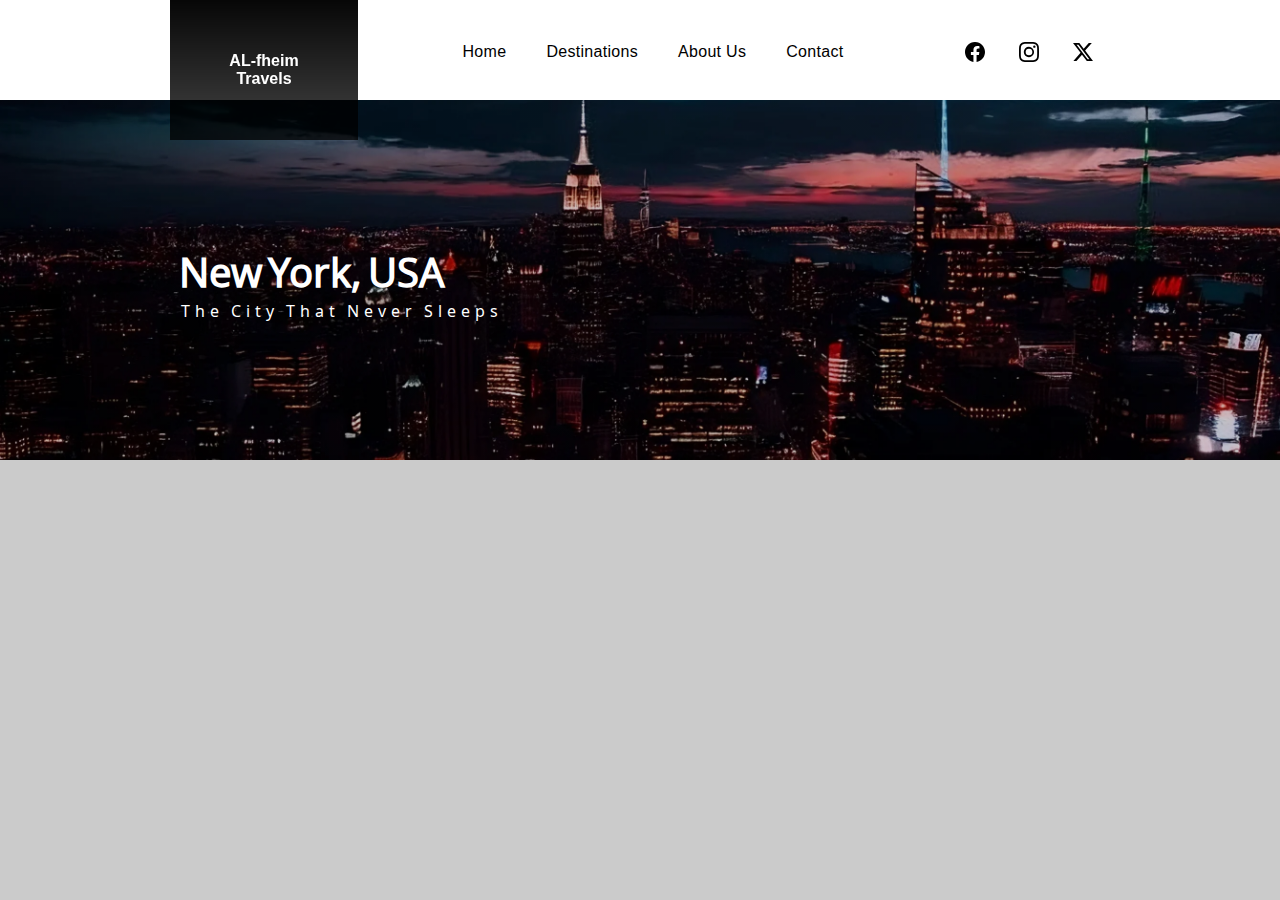
==== new-york.html @ d84d88d0 "ADDED PAGES : For cities." ====
<!DOCTYPE html>
<html lang="en">
    <head>
        <meta charset="UTF-8">
        <meta name="viewport" content="width=device-width, initial-scale=1.0">
        <title>New York-Travel with our wings</title>
        <meta property="og:image" content="https://vacations.1000miletravel.com/wp-content/uploads/2020/08/HOME-Header-Block-Allure-1-v2.jpg">
        <link rel="preconnect" href="https://fonts.googleapis.com">
        <link rel="preconnect" href="https://fonts.gstatic.com" crossorigin>
        <link rel="stylesheet" href="https://cdnjs.cloudflare.com/ajax/libs/font-awesome/6.5.2/css/all.min.css">
        <link href="https://fonts.googleapis.com/css2?family=Noto+Sans+Sogdian&display=swap" rel="stylesheet">
        <link rel="stylesheet" href="css/styles.css">
        <link rel="stylesheet" href="css/city-styles.css">
        <link rel="stylesheet" href="css/new-york.css">
    </head>
<body>
    <header>
        <div class="head container">
            <div id="nav-logo">
                <div>
                  <p>AL-fheim</p>
                  <p>Travels</p>
                </div>
            </div>
            <ul class="nav">
                <li class="nav-li"><a href="index.html" class="nav-link active">Home</a></li>
                <li class="nav-li"><a href="index.html#Destinations" class="nav-link ">Destinations</a></li>
                <li class="nav-li"><a href="index.html#about-us" class="nav-link ">About Us</a></li>
                <li class="nav-li"><a href="index.html#contact" class="nav-link ">Contact</a></li>
            </ul>
            <ul class="nav">
                <li class="nav-social"><a target="_blank" href="https://www.facebook.com/profile.php?id=100078837864607&mibextid=ZbWKwL"><svg xmlns="http://www.w3.org/2000/svg" width="16" height="16" fill="currentColor" class="bi bi-facebook " viewBox="0 0 16 16">
                    <path d="M16 8.049c0-4.446-3.582-8.05-8-8.05C3.58 0-.002 3.603-.002 8.05c0 4.017 2.926 7.347 6.75 7.951v-5.625h-2.03V8.05H6.75V6.275c0-2.017 1.195-3.131 3.022-3.131.876 0 1.791.157 1.791.157v1.98h-1.009c-.993 0-1.303.621-1.303 1.258v1.51h2.218l-.354 2.326H9.25V16c3.824-.604 6.75-3.934 6.75-7.951"/>
                  </svg></a></li>
                <li class="nav-social"><a target="_blank" href="https://www.instagram.com/soul_canvas_/" target="_blank"><svg xmlns="http://www.w3.org/2000/svg" width="16" height="16" fill="currentColor" class="bi bi-instagram" viewBox="0 0 16 16">
                    <path d="M8 0C5.829 0 5.556.01 4.703.048 3.85.088 3.269.222 2.76.42a3.9 3.9 0 0 0-1.417.923A3.9 3.9 0 0 0 .42 2.76C.222 3.268.087 3.85.048 4.7.01 5.555 0 5.827 0 8.001c0 2.172.01 2.444.048 3.297.04.852.174 1.433.372 1.942.205.526.478.972.923 1.417.444.445.89.719 1.416.923.51.198 1.09.333 1.942.372C5.555 15.99 5.827 16 8 16s2.444-.01 3.298-.048c.851-.04 1.434-.174 1.943-.372a3.9 3.9 0 0 0 1.416-.923c.445-.445.718-.891.923-1.417.197-.509.332-1.09.372-1.942C15.99 10.445 16 10.173 16 8s-.01-2.445-.048-3.299c-.04-.851-.175-1.433-.372-1.941a3.9 3.9 0 0 0-.923-1.417A3.9 3.9 0 0 0 13.24.42c-.51-.198-1.092-.333-1.943-.372C10.443.01 10.172 0 7.998 0zm-.717 1.442h.718c2.136 0 2.389.007 3.232.046.78.035 1.204.166 1.486.275.373.145.64.319.92.599s.453.546.598.92c.11.281.24.705.275 1.485.039.843.047 1.096.047 3.231s-.008 2.389-.047 3.232c-.035.78-.166 1.203-.275 1.485a2.5 2.5 0 0 1-.599.919c-.28.28-.546.453-.92.598-.28.11-.704.24-1.485.276-.843.038-1.096.047-3.232.047s-2.39-.009-3.233-.047c-.78-.036-1.203-.166-1.485-.276a2.5 2.5 0 0 1-.92-.598 2.5 2.5 0 0 1-.6-.92c-.109-.281-.24-.705-.275-1.485-.038-.843-.046-1.096-.046-3.233s.008-2.388.046-3.231c.036-.78.166-1.204.276-1.486.145-.373.319-.64.599-.92s.546-.453.92-.598c.282-.11.705-.24 1.485-.276.738-.034 1.024-.044 2.515-.045zm4.988 1.328a.96.96 0 1 0 0 1.92.96.96 0 0 0 0-1.92m-4.27 1.122a4.109 4.109 0 1 0 0 8.217 4.109 4.109 0 0 0 0-8.217m0 1.441a2.667 2.667 0 1 1 0 5.334 2.667 2.667 0 0 1 0-5.334"/>
                  </svg></a></li>
                <li class="nav-social"><a target="_blank" href="#" target="_blank"><svg xmlns="http://www.w3.org/2000/svg" width="16" height="16" fill="currentColor" class="bi bi-twitter-x" viewBox="0 0 16 16">
                    <path d="M12.6.75h2.454l-5.36 6.142L16 15.25h-4.937l-3.867-5.07-4.425 5.07H.316l5.733-6.57L0 .75h5.063l3.495 4.633L12.601.75Zm-.86 13.028h1.36L4.323 2.145H2.865z"/>
                  </svg></a></li>
            </ul>
            <div class="nav-menu-logo hidden">
                <svg xmlns="http://www.w3.org/2000/svg" width="16" height="16" fill="currentColor" class="bi bi-list" viewBox="0 0 16 16">
                <path fill-rule="evenodd" d="M2.5 12a.5.5 0 0 1 .5-.5h10a.5.5 0 0 1 0 1H3a.5.5 0 0 1-.5-.5m0-4a.5.5 0 0 1 .5-.5h10a.5.5 0 0 1 0 1H3a.5.5 0 0 1-.5-.5m0-4a.5.5 0 0 1 .5-.5h10a.5.5 0 0 1 0 1H3a.5.5 0 0 1-.5-.5"/>
              </svg>
              <div class="nav-menu hidden">
                <ul class="nav">
                    <li class="nav-li menu-li"><a href="index.html#" class="nav-link active">Home</a></li>
                    <li class="nav-li menu-li"><a href="index.html#Destinations" class="nav-link ">Destinations</a></li>
                    <li class="nav-li menu-li"><a href="index.html#about-us" class="nav-link ">About Us</a></li>
                    <li class="nav-li menu-li"><a href="index.html#contact" class="nav-link">Contact</a></li>
                </ul>
                </div>
            </div>
            
        
        </div>
    </header>

    <div class="hero">
        <h1>New York, USA</h1>
        <p>The City That Never Sleeps</p>
    </div>
</body>
</html>
---- css/styles.css ----
:root{
    --bg-color:white;
    --sec-bg-color: rgb(203, 203, 203) ;
    --text-color:black;
    --highlight:#FF791F;
    --acc-color:#003043;
    --main-font:"Noto Sans Sogdian", sans-serif;
    --sec-font:--font-sec:'Trebuchet MS', 'Lucida Sans Unicode', 'Lucida Grande', 'Lucida Sans', Arial, sans-serif;;
}

*{
    padding: 0;
    margin: 0;
    box-sizing: border-box;
}

a{
    text-decoration: none !important;
    cursor: pointer !important;
    color: black;
}

a:hover{
    color: var(--highlight);
}

ul{
    list-style: none !important;
}

html{
    scroll-behavior: smooth;
}

body{
    width: 100%;
    min-width: 300px;
    background-color: var(--sec-bg-color);
    font-family: var(--main-font);
    color: black;
    min-width: 300px;
}

.container{
    margin: auto;
}

.section{
    margin-bottom: 40px;
    margin-left: 0;
    margin-right: 0;
    box-shadow: 0px 8px 24px rgba(124, 124, 124, 0.11);
}

.section:last-of-type{
    margin-bottom: 0px;
}

header{
    width: 100%;
    height: 100px;
    position: fixed;
    top: 0px;
    left: 0;
    background-color: var(--bg-color);
    z-index: 1000;
}

.head{
    max-width: 940px;
    display: flex;
    flex-direction: row;
    justify-content: space-between;
    
    
}

#nav-logo{
    width: 20%;
    padding-bottom: 120px;
    max-height: 140px;
    position: relative;
    display: flex;
    flex-direction: column;
    justify-content: center;
    top: 0px;
    background: linear-gradient(rgba(0,0,0,0.9), rgba(0,0,0,0)), rgba(0, 0, 0, 0.733);
    object-fit: cover;
    background-repeat: no-repeat;
    
}

#nav-logo div{
    width: 100%;
    text-align: center;
    font-weight: 800;
    margin-top: 120px;
    color: var(--bg-color);
    font-family:  "Anton", sans-serif;;
    text-align: center;
    
}

.nav{
   
    display: flex;
    flex-direction: row;
    justify-content: space-between;
    max-height: 100%;
    max-width: initial;
}

.nav-li{
    display: inline-block;
    padding-top: 40px;
    margin: 0 20px;
}

.nav-menu{
    height: 260px;
    background-color: var(--bg-color);
    position: fixed;
    right: 0;
    top: 80px;
    max-width: 168px;
    padding-bottom: 100px;
    
}

.hidden{
    display: none;
}
.nav-menu ul{
    display: inline-block;
    flex-direction: column;
    justify-content: flex-start;
    padding-top: 40px;
    padding-right: 40px;
        
}

.menu-li{
    width: 100%;
    padding: 10px;
    margin-left: 0;
    margin-right:100%;
    border-bottom: 2px solid rgba(201, 201, 201, 0.363);
}


.nav-menu-logo{

    max-height: 100%;
    max-width: 40px;
    min-width: 20px;
    padding-top: 32px;
    margin: 0 20px;

}
.nav-menu-logo svg{
    width: 40px;
    height: 40px;
}

.nav-social{
    display: inline-block;
    padding-top: 42px;
    margin: 0 12px;
}


.nav-link{
    color: var(--main-font);
    font-family: "Open Sans", sans-serif;
    font-size: 1rem;
    letter-spacing: 0.3px;
    font-weight: 400;
    line-height: 1.5;
    text-align: center;
}

.nav-social svg{
    width: 30px;
    height: 20px;
}



.hero{
    width: 100%;
    height:360px;
    background-image: linear-gradient(rgba(0, 0, 0, 0.2) , rgba(0, 0, 0, 0.2)), url('/img/banner.jpg');
    background-size: cover;
    background-position: center; 
    margin-top: 100px;
}

#h2-hero{
    color: var(--bg-color);
    display: flex;
    position: relative;
    top: 120px;
    left: 35%;
    width: 40%;
    height: 100%;
    font-size: 2.5rem;
    flex-direction: column;
    margin: auto;
    justify-content: center;
    font-family: "Open Sans", sans-serif;
    z-index: 50;
    

}

#h2-hero span:last-of-type::before{
    content: "&";
    font-size: 2rem;
    color: var(--text-color);  
    text-shadow: none;
    padding-right: -4px;
}

#h2-hero span:last-of-type{
    color: var(--bg-color);
       
}

.welcome{
    max-height: max-content;
    width: 100%;
    padding: 60px 10px 40px 10px;
    background-color: var(--bg-color);
    

}

.welcome-con{
    max-width: 940px;
    max-height: 100%;
    margin: auto;
    display: flex;
    flex-direction: row;
    align-items: center;
    justify-content: center;
    margin-bottom: 160px;
}

.welcome-1{
    width: calc(40% - 20px);
    font-size: 1.5rem;
    font-weight: 800;
}

.welcome-1 span{
    color: #ff6600;
}

.welcome-2{
    width: calc(60% - 20px);
    font-size: 0.9rem;
    font-family: var(--main-font);
    font-weight: 400;
    letter-spacing: 0.4px;
    word-spacing: 2px;
}

#Destinations{
    background-color: var(--bg-color);
    color: var(--bg-color);
    padding: 100px;
    margin-top: 20px;
}

.sec-title{
    color: var(--text-color);
    text-align: right;
    margin-bottom: 28px;
    font-size: 1.5rem;
}

.dest-container{
    width: 100%;
    background-color: var(--sec-bg-color);
    display:flex;
    flex-direction: row;
    justify-content: space-evenly;
    flex-wrap: nowrap;
    margin-bottom: 80px;
}

.dest-tile{
    width: 33.333%;
    height: 360px;
    display: flex;
    flex-direction: column;
    justify-content: flex-end;
    transition: ease-in-out 0.4s;
    color: var(--txt-color);
    padding: 20px;
    background-color: var(--sec-bg-color);
    
}

.dest-tile h4{
    margin: 16px 0 ;
    font-size: 1.4rem;
    font-family: var(--font-sec);
}

.dest-tile p{
    font-size: 0.7rem;
    word-spacing: 0.7px;
}



.Paris{
    background-image:linear-gradient(rgba(0, 0, 0, 0) , rgba(0, 0, 0, 0.8) 90%), url(/img/Paris.webp);
    background-position: top;
    background-size: cover;
}

.New-york{
    background-image: linear-gradient(rgba(0, 0, 0, 0), rgba(0, 0, 0, 0.8) 90%),url(/img/NY.webp);
    background-position: top;
    background-size: cover;
}

.Tokyo{
    background-image:linear-gradient(rgba(0, 0, 0, 0) , rgba(0, 0, 0, 0.9) 90%), url(/img/Tokyo.webp);
    background-position: top;
    background-size: cover;
}

.dest-tile:hover{
    width: 90%;
    color: var(--bg-color);
}

.about{
    width: 100%;
    background-color: var(--bg-color);
    color: var(--bg-color);
    padding: 40px;
    color: var(--text-color);
    padding-top: 100px;
}

.about p{
    
   font-size: 0.875em;
   letter-spacing: 0px;
}



.drop-cap::first-letter {
    font-size: 3em; /* Adjust the size as needed */
    font-weight: 400;
    float: left;
    margin-right: 4px;
    line-height: 1;
    font-family: cursive;
}

.about h4{
    margin-top: 16px;
    margin-bottom: 12px;
    color: var(--highlight);
    text-shadow: -0.5px 0.5px 0px black;

}

.about-parts{
    display: flex;
    flex-direction: row;
    justify-content: space-between;
    padding-left: 50px;
    margin-bottom: 100px;
}

.about-part{
    width: calc(50% - 20px);
}

.about-1{
    padding-top: 20px;
}

.about-2 {
    background-image: url(/img/about.webp);
    background-position: center; 
    background-size: cover;
     background-repeat: no-repeat;  
}


.contact{
    background-color:var(--acc-color);
    margin-top: 40px;
    padding: 120px 40px 40px 40px;
   
   
}

.contact h3{
    color: white;
    text-align: right;
    margin-bottom: 44px;
    font-size: 1.5rem;
    margin: auto;
    padding-right: 10px;
}

.con-container{
    max-width: 740px;
    padding-top: 80px;
    padding-bottom: 120px;
    margin: auto;
    display: flex;
    flex-direction: row;
    justify-content: space-between;
    align-content: center;
    flex-wrap: wrap;
    margin-top: 10px;
}

.social-link{
    height: 100%;
    width: 10%;
    display: flex;
    justify-content: center;
    align-content: center;
    color: var(--bg-color);
    
}

.social-link a{
    text-decoration: none;
    color: var(--sec-bg-color);
    transition: ease-in-out 0.1s;
}
.social-link svg {
    width: 40px;
    height: 50px;
}

.social-link a:hover{
    text-decoration: none;
    color: var(--highlight)
}


.feedback-form-container {
    max-width: 740px;
    margin: auto;
    padding: 20px;
    border: 1px solid var(--sec-bg-color);
    border-radius: 10px;
    background-color:var(--sec-bg-color);
    margin-bottom: 40px;
}

.feedback-form-container h2 {
    text-align: center;
    margin-bottom: 40px;
    font-size: 1rem;
    
}

.form-row {
    display: flex;
    justify-content: space-between;
}

.form-column {
    width: 48%;
}

.form-group {
    margin-bottom: 15px;
}

.form-group label {
    display: block;
    margin-bottom: 5px;
    font-weight: bold;
    font-size: 0.9rem;
}

.form-group label::before{
    content: '*';
    padding-right: 2px;
    font-size: 0.7rem;
    color: red;
    padding-bottom: 2px;
}

.form-group input, .form-group textarea {
    width: 100%;
    padding: 10px;
    border: 1px solid #ccccccfe;
    border-radius: 5px;
    box-sizing: border-box;
    background-color: rgba(255, 253, 253, 0.87);
}

button[type="submit"] {
    display: block;
    width: 100%;
    padding: 10px;
    border: none;
    border-radius: 10px;
    background-color: var(--highlight);
    color: white;
    font-size: 16px;
    cursor: pointer;
    margin-top: 20px;
}

button[type="submit"]:hover {
    background-color: #ff6600;
}

#footer {
    background: linear-gradient(rgba(0,0,0,0.9), rgba(0,0,0,0.3)), rgba(0, 0, 0, 0.733);
    color: #fff;
    padding: 20px 0;
    text-align: center;
    padding-top: 40px;
}

.footer-container {
    display: flex;
    flex-direction: row;
    justify-content: center;
    flex-wrap: nowrap;
    margin: auto;
    margin-bottom: 80px;
    
}

.footer-section {
    padding-left: 60px;
    margin: 10px;

}

.footer-section h4 {
    margin-bottom: 10px;
    color: #ffcc008c;
}

.footer-section p,
.footer-section a {
    color: rgba(255, 255, 255, 0.671);
    text-decoration: none;
    text-decoration: none;
}

.footer-section a:hover {
    color: white;
}





@media (max-width:1100px){
    .head{
        max-width: 840px;
    }

    .nav-link{
        font-size: 0.9rem;
        letter-spacing: 0.2px;
    }
    
}

@media (max-width:1000px){
    .head{
        max-width: 740px;
    }

    .nav-link{
        font-size: 0.85rem;
        letter-spacing: 0.2px;
    }

    .feedback-form-container {
        max-width: 640px;
    }

    .con-container{
        max-width: 640px;
       
    }

}


@media (max-width:900px){
    .head{
        max-width: 640px;
    }


    .nav-link{
        font-size: 0.9rem;
        letter-spacing: 0.1px;
    }

    .nav-social{
        display: none;
        padding-top: 42px;
        margin: 0 12px;
    }

    
#nav-logo{
    width: 24%;
    padding-bottom: 120px;
    max-height: 120px;

}

.nav{
    margin-left: 10px;
}

.welcome-1{
    font-size: 1.2rem;
    font-weight: 600;
    padding-left: 80px;
    padding-right: 12px;
}


.about{
    width: 100%;
    height: max-content;
    background-color: var(--bg-color);
    color: var(--bg-color);
    padding: 20px;
    color: var(--text-color);
    padding-top: 100px;  
    padding-bottom: 40px;
}


.about p{
    
   font-size: 0.875em;
   letter-spacing: 0px;
   
}



.about-parts{
    width: 100%;
    display: flex;
    flex-direction: column;
    justify-content: center;
    padding: 0;
}

.about-part{
    width: calc(100%);
    margin: auto;
}

.about-1{
    
    order: 2;
    padding: 40px 12px 60px 12px;
    font-size: 0.9rem;
}

.about-2 {
    order: 1;
    background-position: top; 
    background-size: cover;
    background-repeat: no-repeat;  
    height: 300px;
   
     
}



}

@media (max-width:940px){

    .dest-container{
        flex-direction: column;
        justify-content: space-evenly;
        flex-wrap: wrap;
    }
    
    .dest-tile{
        width: 100%;
        height: 270px;           
    }

    .dest-tile:hover{
        height: 360px;
        width: 100%;
        color: var(--bg-color);
    }

}

@media (max-width:800px){

    .con-container{
        max-width: 540px;
       
    }

    .feedback-form-container {
        max-width: 540px;
    }
}

@media (max-width:760px){
    .welcome-1{
        padding-left: 60px;
        padding-right: 24px;
    }

}

@media (max-width:720px){



    .head{
        max-width: 85%;
        
       
    }


    .nav-link{
        font-size: 0.9rem;
        letter-spacing: 0.1px;
    }

    .nav-social{
        display: none;
        padding-top: 42px;
        margin: 0 12px;
    }

    
#nav-logo{
    width: 20%;
    min-width: 120px;
    padding-bottom: 100px;
    max-height: 100px;

}

.nav{
    margin-left: 20px;
    display: none;
}



.nav-menu-logo:hover .nav-menu {
    
        display: inline-block;
    
}

.nav-menu-logo{
    display: inline;
}

.welcome{
    max-height: min-content;
    width: 100%;
    padding: 40px 0px 40px 0px;
    background-color: var(--bg-color);
    

}

.welcome-con{
    max-width: 85%;
    display: flex;
    flex-direction: column;
    align-items: center;
    justify-content: left;
}

.welcome-1{
    width: calc(100% - 20px);
    font-size: 1.5rem;
    font-weight: 800;
    margin: auto;
    padding: 0;
}

.welcome-1 span{
    color: #ff6600;
}

.welcome-2{
    width: calc(100% - 20px);
    font-size: 0.9rem;
    font-family: var(--main-font);
    font-weight: 400;
    letter-spacing: 0.4px;
    word-spacing: 2px;
    margin: auto;
    padding: 0;
    margin-top: 12px;
}

.hero{
    width: 100%;
    height:260px;
    

}

#h2-hero{
    display: flex;
    position: relative;
    top: 80px;
    left: 35%;
    width: 40%;
    height: 100%;
    font-size: 2rem;
    color: var(--bg-color);
    padding-right: 40px;

}

#h2-hero span:last-of-type::before{
    color: var(--text-color);
    font-size: 1.5rem;
    padding-right: 0px;
}
.sec-title{
    font-size: 1.2rem;
}

#Destinations{
    background-color: var(--bg-color);
    color: var(--bg-color);
    padding: 20px;
    margin-top: 20px;
    padding-top: 100px;
    padding-bottom: 40px;
    margin: a;
}

.dest-container{
    flex-direction: column;
    justify-content: space-evenly;
    flex-wrap: wrap;
}

.dest-tile{
    width: 100%;
    height: 240px;           
}

.dest-tile:hover{
    height: 360px;
    width: 100%;
    color: var(--bg-color);
}


.feedback-form-container {
    max-width: 100%;
    padding: 20px;
    
}

.feedback-form-container h2 {
    font-size: 0.8rem;
    
}

.form-row {
    display: flex;
    flex-direction: column;
    justify-content: space-between;
}

.form-column {
    width: 100%;
    height: max-content;
}



.form-group label {
    display: block;
    margin-bottom: 5px;
    font-weight: normal;
    font-size: 0.8rem;
}

.form-group label::before{
    font-size: 0.6rem;
    
}



.form-group input, .form-group textarea {
   padding-left: 5px;
}

button[type="submit"] {
    display: block;
    width: 80%;
    margin: auto;
    padding: 10px;
    margin-top: 20px;
}

button[type="submit"]:hover {
    background-color: #ff6600;
}

.con-container{
    max-width: 90%;
    padding: 10px;
    margin-bottom: 100px;
    margin-top: 60px;
    
}

.social-link svg {
    width: 30px;
    height: 50px;
}

.footer-section {
    padding-left: 40px;
    padding-right: 20px;
    margin: 10px;
    font-size: 0.8rem;
}

.footer-bottom{
    font-size: 0.9rem;
}


}

@media (max-width:540px){

 .hero{
    height: 240px;
 }

 #h2-hero{
    
    top: 100px;
    font-size: 1.5rem;
    flex-direction: column;
    margin: auto;
    justify-content: center;
    font-family: "Open Sans", sans-serif;
    z-index: 50;
    

}

#h2-hero span:last-of-type::before{
    
    font-size: 1.3rem;
}}
---- css/city-styles.css ----
.hero{
    background-position: center; 
    color: var(--bg-color);
}

.hero h1{
    font-size: 2.5rem;
  position: relative;
  top: 40%;
  left: 14%;
}

.hero p{
    letter-spacing: 5px;
    padding-left: 2px;
    position: relative;
    top: 40%;
    left: 14%;
  }
---- css/new-york.css ----
.hero{
    background-image: linear-gradient(rgba(0, 0, 0, 0.2) , rgba(0, 0, 0, 0.2)), url('/img/NY.webp');
   
}
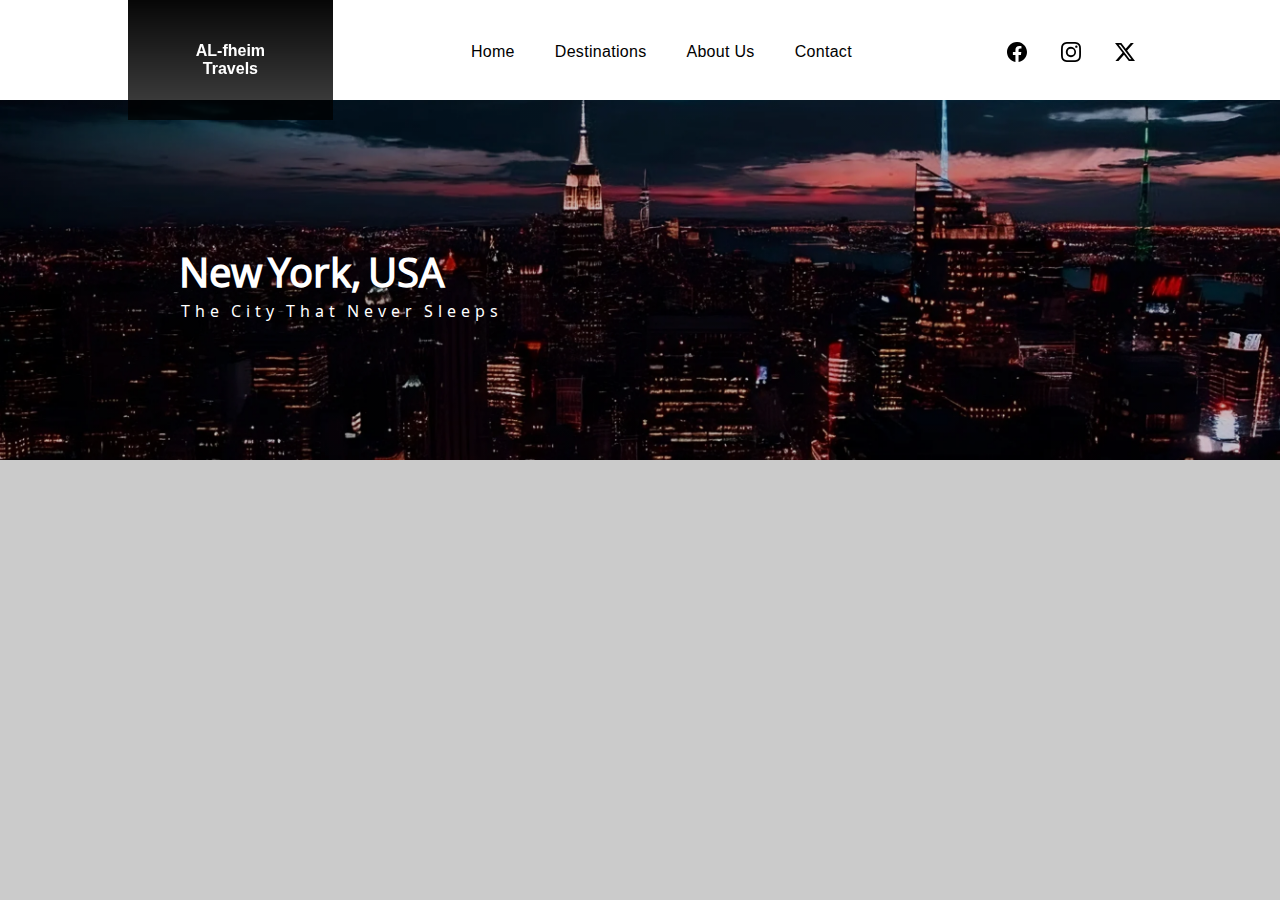
==== commit fca81b0a: "Still can't fix the width problem" ====
--- a/new-york.html
+++ b/new-york.html
@@ -2,7 +2,7 @@
 <html lang="en">
     <head>
         <meta charset="UTF-8">
-        <meta name="viewport" content="width=device-width, initial-scale=1.0">
+        <meta name="viewport" content="width=device-width, initial-scale=0.9">
         <title>New York-Travel with our wings</title>
         <meta property="og:image" content="https://vacations.1000miletravel.com/wp-content/uploads/2020/08/HOME-Header-Block-Allure-1-v2.jpg">
         <link rel="preconnect" href="https://fonts.googleapis.com">
@@ -12,7 +12,7 @@
         <link rel="stylesheet" href="css/styles.css">
         <link rel="stylesheet" href="css/city-styles.css">
         <link rel="stylesheet" href="css/new-york.css">
-    </head>
+</head>
 <body>
     <header>
         <div class="head container">
--- a/css/styles.css
+++ b/css/styles.css
@@ -5,13 +5,22 @@
     --highlight:#FF791F;
     --acc-color:#003043;
     --main-font:"Noto Sans Sogdian", sans-serif;
-    --sec-font:--font-sec:'Trebuchet MS', 'Lucida Sans Unicode', 'Lucida Grande', 'Lucida Sans', Arial, sans-serif;;
-}
-
-*{
+    --sec-font:--font-sec:'Trebuchet MS', 'Lucida Sans Unicode', 'Lucida Grande', 'Lucida Sans', Arial, sans-serif;
+    --width: 100%;
+}
+
+*, *::before, *::after {
+   
     padding: 0;
     margin: 0;
     box-sizing: border-box;
+}
+
+html{
+    scroll-behavior: smooth;
+    width: 100%;
+    
+    
 }
 
 a{
@@ -28,27 +37,19 @@
     list-style: none !important;
 }
 
-html{
-    scroll-behavior: smooth;
-}
+
 
 body{
-    width: 100%;
-    min-width: 300px;
+    width: 100vw;
     background-color: var(--sec-bg-color);
     font-family: var(--main-font);
     color: black;
-    min-width: 300px;
-}
-
-.container{
-    margin: auto;
-}
+    
+}
+
 
 .section{
     margin-bottom: 40px;
-    margin-left: 0;
-    margin-right: 0;
     box-shadow: 0px 8px 24px rgba(124, 124, 124, 0.11);
 }
 
@@ -57,17 +58,18 @@
 }
 
 header{
-    width: 100%;
+    width:100vw;
     height: 100px;
-    position: fixed;
-    top: 0px;
-    left: 0;
+    position: sticky;
+    top: 0;
     background-color: var(--bg-color);
     z-index: 1000;
+    display: flex;
+    justify-content: center;
 }
 
 .head{
-    max-width: 940px;
+    width: 80%;
     display: flex;
     flex-direction: row;
     justify-content: space-between;
@@ -107,7 +109,6 @@
     flex-direction: row;
     justify-content: space-between;
     max-height: 100%;
-    max-width: initial;
 }
 
 .nav-li{
@@ -189,10 +190,9 @@
 .hero{
     width: 100%;
     height:360px;
-    background-image: linear-gradient(rgba(0, 0, 0, 0.2) , rgba(0, 0, 0, 0.2)), url('/img/banner.jpg');
+    background-image: linear-gradient(rgba(0, 0, 0, 0.2) , rgba(0, 0, 0, 0.2)), url('../img/banner.webp');
     background-size: cover;
     background-position: center; 
-    margin-top: 100px;
 }
 
 #h2-hero{
@@ -236,7 +236,7 @@
 }
 
 .welcome-con{
-    max-width: 940px;
+    max-width: 80%;
     max-height: 100%;
     margin: auto;
     display: flex;
@@ -316,19 +316,19 @@
 
 
 .Paris{
-    background-image:linear-gradient(rgba(0, 0, 0, 0) , rgba(0, 0, 0, 0.8) 90%), url(/img/Paris.webp);
+    background-image:linear-gradient(rgba(0, 0, 0, 0) , rgba(0, 0, 0, 0.8) 90%), url(../img/Paris.webp);
     background-position: top;
     background-size: cover;
 }
 
 .New-york{
-    background-image: linear-gradient(rgba(0, 0, 0, 0), rgba(0, 0, 0, 0.8) 90%),url(/img/NY.webp);
+    background-image: linear-gradient(rgba(0, 0, 0, 0), rgba(0, 0, 0, 0.8) 90%),url(../img/NY.webp);
     background-position: top;
     background-size: cover;
 }
 
 .Tokyo{
-    background-image:linear-gradient(rgba(0, 0, 0, 0) , rgba(0, 0, 0, 0.9) 90%), url(/img/Tokyo.webp);
+    background-image:linear-gradient(rgba(0, 0, 0, 0) , rgba(0, 0, 0, 0.9) 90%), url(../img/Tokyo.webp);
     background-position: top;
     background-size: cover;
 }
@@ -389,7 +389,7 @@
 }
 
 .about-2 {
-    background-image: url(/img/about.webp);
+    background-image: url(../img/about.webp);
     background-position: center; 
     background-size: cover;
      background-repeat: no-repeat;  
@@ -414,7 +414,7 @@
 }
 
 .con-container{
-    max-width: 740px;
+    max-width: 80%;
     padding-top: 80px;
     padding-bottom: 120px;
     margin: auto;
@@ -453,7 +453,7 @@
 
 
 .feedback-form-container {
-    max-width: 740px;
+    max-width: 80%;
     margin: auto;
     padding: 20px;
     border: 1px solid var(--sec-bg-color);
@@ -859,7 +859,6 @@
     margin-top: 20px;
     padding-top: 100px;
     padding-bottom: 40px;
-    margin: a;
 }
 
 .dest-container{
@@ -983,4 +982,4 @@
 #h2-hero span:last-of-type::before{
     
     font-size: 1.3rem;
-}}+}}
--- a/css/new-york.css
+++ b/css/new-york.css
@@ -1,4 +1,3 @@
-.hero{
-    background-image: linear-gradient(rgba(0, 0, 0, 0.2) , rgba(0, 0, 0, 0.2)), url('/img/NY.webp');
-   
-}+.hero {
+    background-image: linear-gradient(rgba(0, 0, 0, 0.2), rgba(0, 0, 0, 0.2)), url(../img/NY.webp);
+}
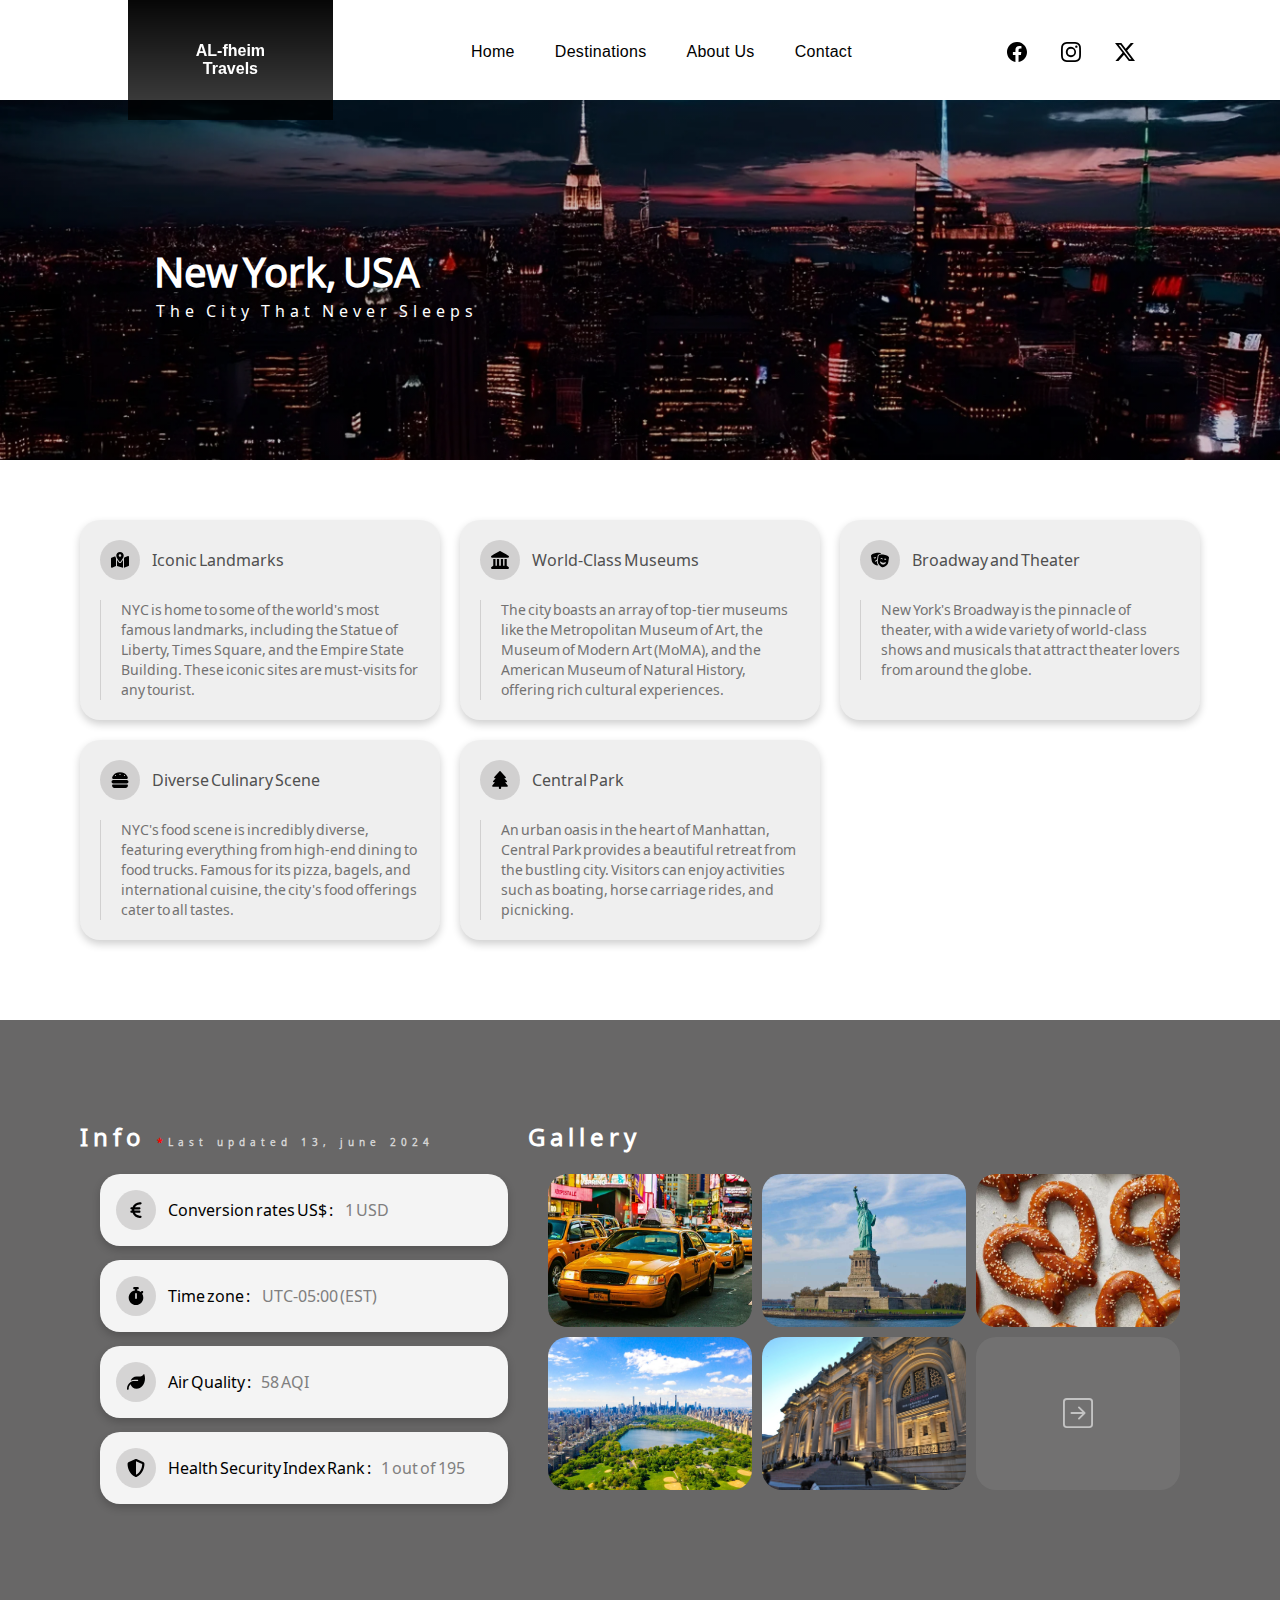
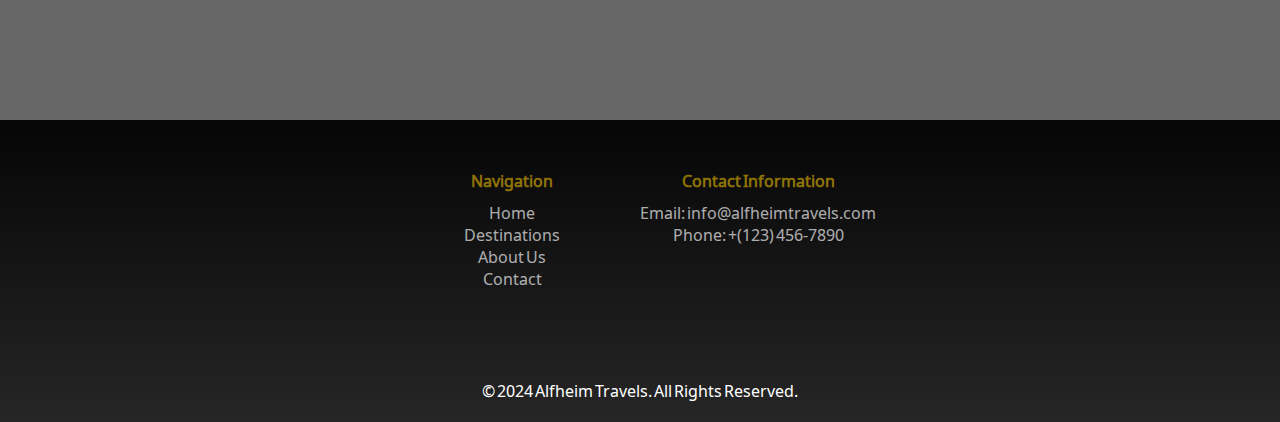
==== commit 907de54e: "pages are done for PC use Only;" ====
--- a/new-york.html
+++ b/new-york.html
@@ -61,5 +61,122 @@
         <h1>New York, USA</h1>
         <p>The City That Never Sleeps</p>
     </div>
+
+    <section class="city-info">
+        <div class="city-info-tile">
+            <div class="info-tile-head">
+                <div class="info-buble">
+                    <svg xmlns="http://www.w3.org/2000/svg" viewBox="0 0 576 512"><!--!Font Awesome Free 6.5.2 by @fontawesome - https://fontawesome.com License - https://fontawesome.com/license/free Copyright 2024 Fonticons, Inc.--><path d="M408 120c0 54.6-73.1 151.9-105.2 192c-7.7 9.6-22 9.6-29.6 0C241.1 271.9 168 174.6 168 120C168 53.7 221.7 0 288 0s120 53.7 120 120zm8 80.4c3.5-6.9 6.7-13.8 9.6-20.6c.5-1.2 1-2.5 1.5-3.7l116-46.4C558.9 123.4 576 135 576 152V422.8c0 9.8-6 18.6-15.1 22.3L416 503V200.4zM137.6 138.3c2.4 14.1 7.2 28.3 12.8 41.5c2.9 6.8 6.1 13.7 9.6 20.6V451.8L32.9 502.7C17.1 509 0 497.4 0 480.4V209.6c0-9.8 6-18.6 15.1-22.3l122.6-49zM327.8 332c13.9-17.4 35.7-45.7 56.2-77V504.3L192 449.4V255c20.5 31.3 42.3 59.6 56.2 77c20.5 25.6 59.1 25.6 79.6 0zM288 152a40 40 0 1 0 0-80 40 40 0 1 0 0 80z"/></svg></div>
+                <div class="info-title">Iconic Landmarks</div>
+            </div>
+            <p>NYC is home to some of the world's most famous landmarks, including the Statue of Liberty, Times Square, and the Empire State Building. These iconic sites are must-visits for any tourist.</p>
+        </div>
+        <div class="city-info-tile">
+            <div class="info-tile-head">
+                <div class="info-buble">
+                    <svg xmlns="http://www.w3.org/2000/svg" viewBox="0 0 512 512"><!--!Font Awesome Free 6.5.2 by @fontawesome - https://fontawesome.com License - https://fontawesome.com/license/free Copyright 2024 Fonticons, Inc.--><path d="M240.1 4.2c9.8-5.6 21.9-5.6 31.8 0l171.8 98.1L448 104l0 .9 47.9 27.4c12.6 7.2 18.8 22 15.1 36s-16.4 23.8-30.9 23.8H32c-14.5 0-27.2-9.8-30.9-23.8s2.5-28.8 15.1-36L64 104.9V104l4.4-1.6L240.1 4.2zM64 224h64V416h40V224h64V416h48V224h64V416h40V224h64V420.3c.6 .3 1.2 .7 1.8 1.1l48 32c11.7 7.8 17 22.4 12.9 35.9S494.1 512 480 512H32c-14.1 0-26.5-9.2-30.6-22.7s1.1-28.1 12.9-35.9l48-32c.6-.4 1.2-.7 1.8-1.1V224z"/></svg>
+                </div>
+                <div class="info-title">World-Class Museums</div>
+            </div>
+            <p>The city boasts an array of top-tier museums like the Metropolitan Museum of Art, the Museum of Modern Art (MoMA), and the American Museum of Natural History, offering rich cultural experiences.</p>
+        </div>
+        <div class="city-info-tile">
+            <div class="info-tile-head">
+                <div class="info-buble">
+                    <svg xmlns="http://www.w3.org/2000/svg" viewBox="0 0 640 512"><!--!Font Awesome Free 6.5.2 by @fontawesome - https://fontawesome.com License - https://fontawesome.com/license/free Copyright 2024 Fonticons, Inc.--><path d="M74.6 373.2c41.7 36.1 108 82.5 166.1 73.7c6.1-.9 12.1-2.5 18-4.5c-9.2-12.3-17.3-24.4-24.2-35.4c-21.9-35-28.8-75.2-25.9-113.6c-20.6 4.1-39.2 13-54.7 25.4c-6.5 5.2-16.3 1.3-14.8-7c6.4-33.5 33-60.9 68.2-66.3c2.6-.4 5.3-.7 7.9-.8l19.4-131.3c2-13.8 8-32.7 25-45.9C278.2 53.2 310.5 37 363.2 32.2c-.8-.7-1.6-1.4-2.4-2.1C340.6 14.5 288.4-11.5 175.7 5.6S20.5 63 5.7 83.9C0 91.9-.8 102 .6 111.8L24.8 276.1c5.5 37.3 21.5 72.6 49.8 97.2zm87.7-219.6c4.4-3.1 10.8-2 11.8 3.3c.1 .5 .2 1.1 .3 1.6c3.2 21.8-11.6 42-33.1 45.3s-41.5-11.8-44.7-33.5c-.1-.5-.1-1.1-.2-1.6c-.6-5.4 5.2-8.4 10.3-6.7c9 3 18.8 3.9 28.7 2.4s19.1-5.3 26.8-10.8zM261.6 390c29.4 46.9 79.5 110.9 137.6 119.7s124.5-37.5 166.1-73.7c28.3-24.5 44.3-59.8 49.8-97.2l24.2-164.3c1.4-9.8 .6-19.9-5.1-27.9c-14.8-20.9-57.3-61.2-170-78.3S299.4 77.2 279.2 92.8c-7.8 6-11.5 15.4-12.9 25.2L242.1 282.3c-5.5 37.3-.4 75.8 19.6 107.7zM404.5 235.3c-7.7-5.5-16.8-9.3-26.8-10.8s-19.8-.6-28.7 2.4c-5.1 1.7-10.9-1.3-10.3-6.7c.1-.5 .1-1.1 .2-1.6c3.2-21.8 23.2-36.8 44.7-33.5s36.3 23.5 33.1 45.3c-.1 .5-.2 1.1-.3 1.6c-1 5.3-7.4 6.4-11.8 3.3zm136.2 15.5c-1 5.3-7.4 6.4-11.8 3.3c-7.7-5.5-16.8-9.3-26.8-10.8s-19.8-.6-28.7 2.4c-5.1 1.7-10.9-1.3-10.3-6.7c.1-.5 .1-1.1 .2-1.6c3.2-21.8 23.2-36.8 44.7-33.5s36.3 23.5 33.1 45.3c-.1 .5-.2 1.1-.3 1.6zM530 350.2c-19.6 44.7-66.8 72.5-116.8 64.9s-87.1-48.2-93-96.7c-1-8.3 8.9-12.1 15.2-6.7c23.9 20.8 53.6 35.3 87 40.3s66.1 .1 94.9-12.8c7.6-3.4 16 3.2 12.6 10.9z"/></svg>
+                </div>
+                <div class="info-title">Broadway and Theater</div>
+            </div>
+            <p>New York's Broadway is the pinnacle of theater, with a wide variety of world-class shows and musicals that attract theater lovers from around the globe.</p>
+        </div>
+        <div class="city-info-tile">
+            <div class="info-tile-head">
+                <div class="info-buble">
+                    <svg xmlns="http://www.w3.org/2000/svg" viewBox="0 0 512 512"><!--!Font Awesome Free 6.5.2 by @fontawesome - https://fontawesome.com License - https://fontawesome.com/license/free Copyright 2024 Fonticons, Inc.--><path d="M61.1 224C45 224 32 211 32 194.9c0-1.9 .2-3.7 .6-5.6C37.9 168.3 78.8 32 256 32s218.1 136.3 223.4 157.3c.5 1.9 .6 3.7 .6 5.6c0 16.1-13 29.1-29.1 29.1H61.1zM144 128a16 16 0 1 0 -32 0 16 16 0 1 0 32 0zm240 16a16 16 0 1 0 0-32 16 16 0 1 0 0 32zM272 96a16 16 0 1 0 -32 0 16 16 0 1 0 32 0zM16 304c0-26.5 21.5-48 48-48H448c26.5 0 48 21.5 48 48s-21.5 48-48 48H64c-26.5 0-48-21.5-48-48zm16 96c0-8.8 7.2-16 16-16H464c8.8 0 16 7.2 16 16v16c0 35.3-28.7 64-64 64H96c-35.3 0-64-28.7-64-64V400z"/></svg>
+                </div>
+                <div class="info-title">Diverse Culinary Scene</div>
+            </div>
+            <p>NYC's food scene is incredibly diverse, featuring everything from high-end dining to food trucks. Famous for its pizza, bagels, and international cuisine, the city's food offerings cater to all tastes.</p>
+        </div>
+        <div class="city-info-tile">
+            <div class="info-tile-head">
+                <div class="info-buble">
+                    <svg xmlns="http://www.w3.org/2000/svg" viewBox="0 0 448 512"><!--!Font Awesome Free 6.5.2 by @fontawesome - https://fontawesome.com License - https://fontawesome.com/license/free Copyright 2024 Fonticons, Inc.--><path d="M210.6 5.9L62 169.4c-3.9 4.2-6 9.8-6 15.5C56 197.7 66.3 208 79.1 208H104L30.6 281.4c-4.2 4.2-6.6 10-6.6 16C24 309.9 34.1 320 46.6 320H80L5.4 409.5C1.9 413.7 0 419 0 424.5c0 13 10.5 23.5 23.5 23.5H192v32c0 17.7 14.3 32 32 32s32-14.3 32-32V448H424.5c13 0 23.5-10.5 23.5-23.5c0-5.5-1.9-10.8-5.4-15L368 320h33.4c12.5 0 22.6-10.1 22.6-22.6c0-6-2.4-11.8-6.6-16L344 208h24.9c12.7 0 23.1-10.3 23.1-23.1c0-5.7-2.1-11.3-6-15.5L237.4 5.9C234 2.1 229.1 0 224 0s-10 2.1-13.4 5.9z"/></svg>
+                </div>
+                <div class="info-title">Central Park</div>
+            </div>
+            <p>An urban oasis in the heart of Manhattan, Central Park provides a beautiful retreat from the bustling city. Visitors can enjoy activities such as boating, horse carriage rides, and picnicking.</p>
+        </div>
+    </section>
+    <section id="city">
+        <div class="city">
+           <h2 class="gllr-title">Info <span>Last updated 13, june 2024</span></h2>
+            <div class="fact-container">
+                <div class="fact-tile">
+                            <div class="info-buble">
+                                <svg xmlns="http://www.w3.org/2000/svg" viewBox="0 0 320 512"><!--!Font Awesome Free 6.5.2 by @fontawesome - https://fontawesome.com License - https://fontawesome.com/license/free Copyright 2024 Fonticons, Inc.--><path d="M48.1 240c-.1 2.7-.1 5.3-.1 8v16c0 2.7 0 5.3 .1 8H32c-17.7 0-32 14.3-32 32s14.3 32 32 32H60.3C89.9 419.9 170 480 264 480h24c17.7 0 32-14.3 32-32s-14.3-32-32-32H264c-57.9 0-108.2-32.4-133.9-80H256c17.7 0 32-14.3 32-32s-14.3-32-32-32H112.2c-.1-2.6-.2-5.3-.2-8V248c0-2.7 .1-5.4 .2-8H256c17.7 0 32-14.3 32-32s-14.3-32-32-32H130.1c25.7-47.6 76-80 133.9-80h24c17.7 0 32-14.3 32-32s-14.3-32-32-32H264C170 32 89.9 92.1 60.3 176H32c-17.7 0-32 14.3-32 32s14.3 32 32 32H48.1z"/></svg>
+                            </div>
+                        <div class="info-title">Conversion rates US$ :<span> 1 USD</span></div>
+                </div>
+                <div class="fact-tile">
+                    <div class="info-buble">
+                        <svg xmlns="http://www.w3.org/2000/svg" viewBox="0 0 448 512"><!--!Font Awesome Free 6.5.2 by @fontawesome - https://fontawesome.com License - https://fontawesome.com/license/free Copyright 2024 Fonticons, Inc.--><path d="M176 0c-17.7 0-32 14.3-32 32s14.3 32 32 32h16V98.4C92.3 113.8 16 200 16 304c0 114.9 93.1 208 208 208s208-93.1 208-208c0-41.8-12.3-80.7-33.5-113.2l24.1-24.1c12.5-12.5 12.5-32.8 0-45.3s-32.8-12.5-45.3 0L355.7 143c-28.1-23-62.2-38.8-99.7-44.6V64h16c17.7 0 32-14.3 32-32s-14.3-32-32-32H224 176zm72 192V320c0 13.3-10.7 24-24 24s-24-10.7-24-24V192c0-13.3 10.7-24 24-24s24 10.7 24 24z"/></svg>
+                    </div>
+                    <div class="info-title">Time zone :<span>   UTC-05:00 (EST)</span></div>
+                 </div> 
+                 <div class="fact-tile">
+                    <div class="info-buble">
+                        <svg xmlns="http://www.w3.org/2000/svg" viewBox="0 0 512 512"><!--!Font Awesome Free 6.5.2 by @fontawesome - https://fontawesome.com License - https://fontawesome.com/license/free Copyright 2024 Fonticons, Inc.--><path d="M272 96c-78.6 0-145.1 51.5-167.7 122.5c33.6-17 71.5-26.5 111.7-26.5h88c8.8 0 16 7.2 16 16s-7.2 16-16 16H288 216s0 0 0 0c-16.6 0-32.7 1.9-48.3 5.4c-25.9 5.9-49.9 16.4-71.4 30.7c0 0 0 0 0 0C38.3 298.8 0 364.9 0 440v16c0 13.3 10.7 24 24 24s24-10.7 24-24V440c0-48.7 20.7-92.5 53.8-123.2C121.6 392.3 190.3 448 272 448l1 0c132.1-.7 239-130.9 239-291.4c0-42.6-7.5-83.1-21.1-119.6c-2.6-6.9-12.7-6.6-16.2-.1C455.9 72.1 418.7 96 376 96L272 96z"/></svg>
+                    </div>
+                    <div class="info-title">Air Quality :<span>58 AQI</span></div>
+                 </div>
+                 <div class="fact-tile">
+                    <div class="info-buble">
+                        <svg xmlns="http://www.w3.org/2000/svg" viewBox="0 0 512 512"><!--!Font Awesome Free 6.5.2 by @fontawesome - https://fontawesome.com License - https://fontawesome.com/license/free Copyright 2024 Fonticons, Inc.--><path d="M256 0c4.6 0 9.2 1 13.4 2.9L457.7 82.8c22 9.3 38.4 31 38.3 57.2c-.5 99.2-41.3 280.7-213.6 363.2c-16.7 8-36.1 8-52.8 0C57.3 420.7 16.5 239.2 16 140c-.1-26.2 16.3-47.9 38.3-57.2L242.7 2.9C246.8 1 251.4 0 256 0zm0 66.8V444.8C394 378 431.1 230.1 432 141.4L256 66.8l0 0z"/></svg>
+                    </div>
+                    <div class="info-title">Health Security Index Rank :<span>1 out of 195</span></div>
+                 </div> 
+
+            </div>
+        </div> 
+        <div class="city-gllr">
+            <h2 class="gllr-title">Gallery</h2>
+            <div class="grid-container">
+                <img src="/img/ny-1.webp">
+                <img src="/img/ny-2.jpg">
+                <img src="/img/ny-3.webp">
+                <img src="/img/ny-4.jpg">
+                <img src="/img/ny-5.jpg">
+            
+            <a target="_blank" href="https://travel.usnews.com/rankings/best-places-to-visit-in-new-york/"><svg xmlns="http://www.w3.org/2000/svg" width="16" height="16" fill="currentColor" class="bi bi-arrow-right-square" viewBox="0 0 16 16">
+                <path fill-rule="evenodd" d="M15 2a1 1 0 0 0-1-1H2a1 1 0 0 0-1 1v12a1 1 0 0 0 1 1h12a1 1 0 0 0 1-1zM0 2a2 2 0 0 1 2-2h12a2 2 0 0 1 2 2v12a2 2 0 0 1-2 2H2a2 2 0 0 1-2-2zm4.5 5.5a.5.5 0 0 0 0 1h5.793l-2.147 2.146a.5.5 0 0 0 .708.708l3-3a.5.5 0 0 0 0-.708l-3-3a.5.5 0 1 0-.708.708L10.293 7.5z"/>
+              </svg></a>
+            </div>
+        </div>
+    </section>
+
+    <footer id="footer">
+        <div class="footer-container">
+            <div class="footer-section">
+                <h4>Navigation</h4>
+                <ul class="footer-nav">
+                    <li><a href="#">Home</a></li>
+                    <li><a href="#Destinations">Destinations</a></li>
+                    <li><a href="#about-us">About Us</a></li>
+                    <li><a href="#contact">Contact</a></li>
+                </ul>
+            </div>
+    
+            <div class="footer-section">
+                <h4>Contact Information</h4>
+                <p>Email: <a href="mailto:info@alfheimtravels.com">info@alfheimtravels.com</a></p>
+                <p>Phone: <a href="tel:+1234567890">+(123) 456-7890</a></p>
+            </div>
+        </div>
+        <div class="footer-bottom">
+            <p>&copy; 2024 Alfheim Travels. All Rights Reserved.</p>
+        </div>
+    </footer>
+    
 </body>
 </html>--- a/css/styles.css
+++ b/css/styles.css
@@ -4,6 +4,7 @@
     --text-color:black;
     --highlight:#FF791F;
     --acc-color:#003043;
+    --tile-color:rgba(165, 165, 165, 0.171);
     --main-font:"Noto Sans Sogdian", sans-serif;
     --sec-font:--font-sec:'Trebuchet MS', 'Lucida Sans Unicode', 'Lucida Grande', 'Lucida Sans', Arial, sans-serif;
     --width: 100%;
@@ -14,6 +15,8 @@
     padding: 0;
     margin: 0;
     box-sizing: border-box;
+    transition: 0.3s ease-in-out;
+     
 }
 
 html{
@@ -120,10 +123,10 @@
 .nav-menu{
     height: 260px;
     background-color: var(--bg-color);
-    position: fixed;
+    position: absolute;
+    top: 80px;
     right: 0;
-    top: 80px;
-    max-width: 168px;
+    width: 200px;
     padding-bottom: 100px;
     
 }
@@ -568,10 +571,7 @@
 
 
 @media (max-width:1100px){
-    .head{
-        max-width: 840px;
-    }
-
+    
     .nav-link{
         font-size: 0.9rem;
         letter-spacing: 0.2px;
@@ -580,33 +580,18 @@
 }
 
 @media (max-width:1000px){
-    .head{
-        max-width: 740px;
-    }
+    
 
     .nav-link{
         font-size: 0.85rem;
         letter-spacing: 0.2px;
     }
 
-    .feedback-form-container {
-        max-width: 640px;
-    }
-
-    .con-container{
-        max-width: 640px;
-       
-    }
-
 }
 
 
 @media (max-width:900px){
-    .head{
-        max-width: 640px;
-    }
-
-
+  
     .nav-link{
         font-size: 0.9rem;
         letter-spacing: 0.1px;
@@ -757,6 +742,8 @@
     }
 
     
+
+    
 #nav-logo{
     width: 20%;
     min-width: 120px;
@@ -962,6 +949,10 @@
 
 @media (max-width:540px){
 
+ header{
+    height: 80px;
+ }
+
  .hero{
     height: 240px;
  }
--- a/css/city-styles.css
+++ b/css/city-styles.css
@@ -1,13 +1,15 @@
 .hero{
     background-position: center; 
     color: var(--bg-color);
-}
+
+}
+
 
 .hero h1{
     font-size: 2.5rem;
   position: relative;
   top: 40%;
-  left: 14%;
+  left: 12%;
 }
 
 .hero p{
@@ -15,5 +17,191 @@
     padding-left: 2px;
     position: relative;
     top: 40%;
-    left: 14%;
+    left: 12%;
+  }
+
+.city-info{
+  width: 100%;
+  height: max-content;
+  background-color: var(--bg-color);
+  padding: 60px 80px;
+  padding-bottom: 80px;
+  display: grid;
+  grid-template-columns: repeat(3,1fr);
+  gap: 20px;
+}
+
+.city-info-tile{
+  padding: 20px;
+  background-color: var(--tile-color);
+  border-radius: 20px;
+  box-shadow: 0 4px 8px rgba(0, 0, 0, 0.192);
+}
+
+.info-tile-head{
+  width: 100%;
+  display: flex;
+  flex-direction: row;
+  justify-content: flex-start;
+  align-items: center;
+  color:  rgb(80, 80, 80);
+  margin-bottom: 20px;
+}
+
+.info-buble{
+    width: 40px;
+    height: 40px;
+    background-color: rgba(135, 133, 133, 0.288);
+    border-radius: 50%;
+    display: flex;
+    justify-content: center;
+    align-items: center;
+    margin-right: 12px;
+}
+
+.info-buble svg{
+  width: 18px;
+  height: 18px;
+}
+
+.city-info-tile p{
+  color:  rgb(115, 114, 114);
+  font-size: 0.9rem;
+  text-align: left;
+  padding-left: 20px;
+  border-left: 1px  rgba(135, 133, 133, 0.288) solid ;
+  
+}
+
+#city{
+  width: 100%;
+  height: max-content;
+  background-color: rgb(104, 103, 103);
+  padding: 100px 80px;
+  display: flex;
+  flex-direction: row;
+  justify-content: center;
+  align-items: flex-start;
+}
+
+
+.city{
+  width: 40%;
+  height: 100%;
+}
+
+.gllr-title{
+ 
+  color: var(--bg-color);
+  letter-spacing: 0.4px;
+  word-spacing: 2px;
+  font-size: 1.5rem;
+  letter-spacing: 5px;
+}
+
+.city-gllr{
+  width: 60%;
+  height: auto; 
+}
+
+.grid-container {
+  padding: 20px;
+  display: grid;
+  grid-template-columns: repeat(3, 1fr);
+  grid-template-rows: repeat(2,1fr);
+  gap: 10px;
+}
+
+.city-gllr img {
+  width: 100%;
+  height: 100%;
+  object-fit: cover;
+  object-position: center;
+  
+  border-radius: 20px;
+}
+
+.city-gllr a{
+  width: 100%;
+  height: 100%;
+  background-color: var(--tile-color);
+  display: flex;
+  justify-content: center;
+  align-items: center;
+  border-radius: 20px;
+}
+
+.city-gllr a svg{
+  width: 40px;
+  height: 30px;
+  color: rgba(255, 255, 255, 0.575);
+}
+
+.city-gllr a:hover{
+  color: var(--highlight);
+}
+
+.fact-container {
+  height: 100%;
+  padding: 20px;
+  display: grid;
+  grid-template-rows: repeat(5, 1fr);
+  gap: 4px;
+  overflow: auto; 
+}
+
+.fact-tile {
+  width: 100%;
+  height: auto;
+  background-color: rgb(244, 244, 244);
+  border-radius: 20px;
+  box-shadow: 0 4px 8px rgba(0, 0, 0, 0.192);
+  padding: 16px; /* Add padding inside the tile */
+  display: flex;
+  flex-direction: row;
+  justify-content: flex-start;
+  align-items: center;
+  margin-bottom: 10px; /* Adjust margin as per your design */
+}
+
+.gllr-title span{
+  font-size: 0.6rem;
+  color: rgb(212, 212, 212);
+}
+
+.gllr-title span::before{
+  content: "*";
+  color: red;
+  
+}
+
+.fact-tile span{
+  position: relative;
+  text-align: right;
+  padding-left: 10px;
+  color: rgb(128, 127, 127);
+}
+
+
+
+
+  @media (max-width:900px){
+    .hero h1{
+      font-size: 2rem;
+    }
+
+    .hero p{
+      font-size: 0.8rem;
+    }
+  }
+
+  @media (max-width:720px){
+    .hero h1{
+      font-size: 1.6rem;
+    }
+
+    .hero p{
+      font-size: 0.7rem;
+      letter-spacing: 4px;
+    }
   }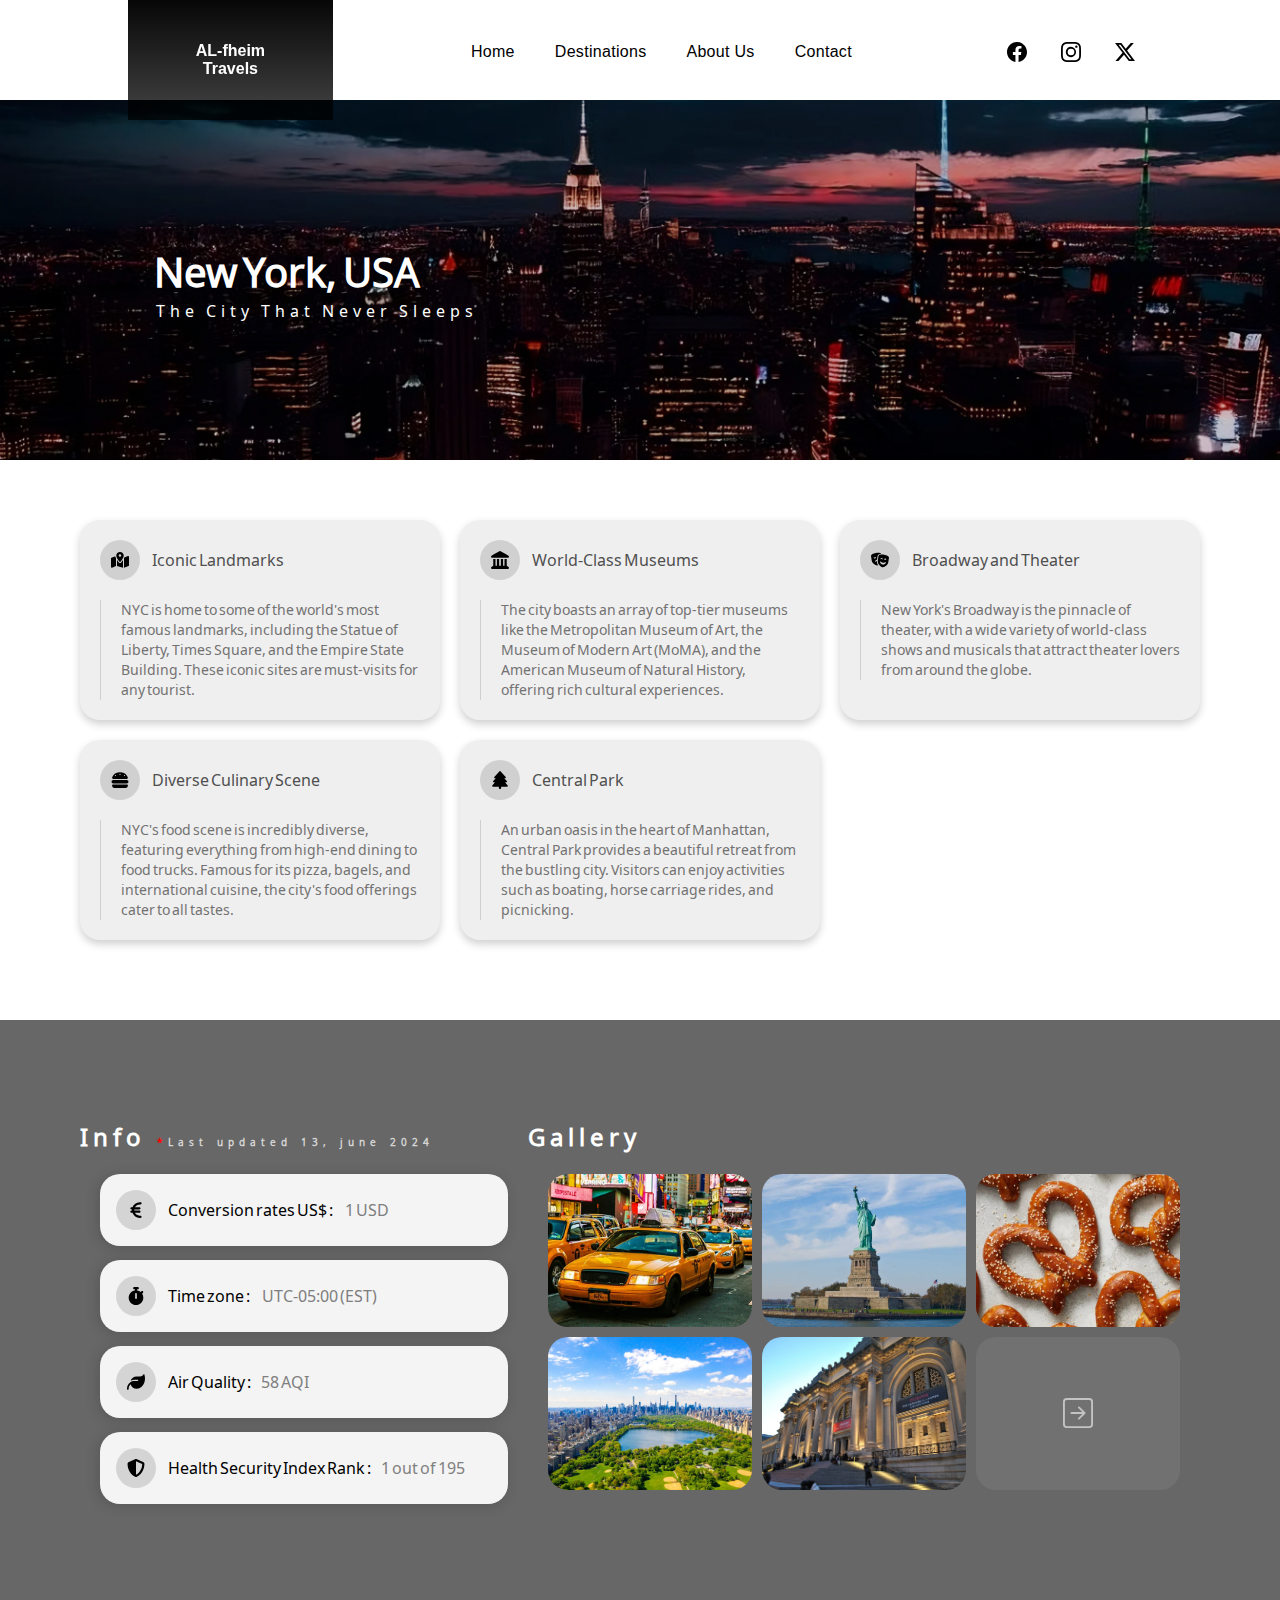
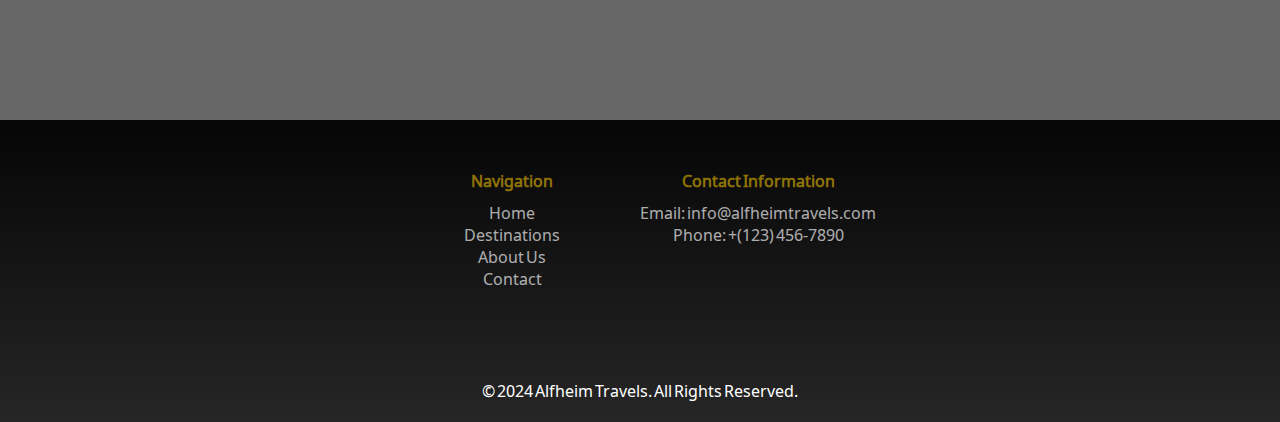
==== commit 0ffe667a: "Page pllr Images fixed;" ====
--- a/new-york.html
+++ b/new-york.html
@@ -142,11 +142,11 @@
         <div class="city-gllr">
             <h2 class="gllr-title">Gallery</h2>
             <div class="grid-container">
-                <img src="/img/ny-1.webp">
-                <img src="/img/ny-2.jpg">
-                <img src="/img/ny-3.webp">
-                <img src="/img/ny-4.jpg">
-                <img src="/img/ny-5.jpg">
+                <img src="img/ny-1.webp">
+                <img src="img/ny-2.jpg">
+                <img src="img/ny-3.webp">
+                <img src="img/ny-4.jpg">
+                <img src="img/ny-5.jpg">
             
             <a target="_blank" href="https://travel.usnews.com/rankings/best-places-to-visit-in-new-york/"><svg xmlns="http://www.w3.org/2000/svg" width="16" height="16" fill="currentColor" class="bi bi-arrow-right-square" viewBox="0 0 16 16">
                 <path fill-rule="evenodd" d="M15 2a1 1 0 0 0-1-1H2a1 1 0 0 0-1 1v12a1 1 0 0 0 1 1h12a1 1 0 0 0 1-1zM0 2a2 2 0 0 1 2-2h12a2 2 0 0 1 2 2v12a2 2 0 0 1-2 2H2a2 2 0 0 1-2-2zm4.5 5.5a.5.5 0 0 0 0 1h5.793l-2.147 2.146a.5.5 0 0 0 .708.708l3-3a.5.5 0 0 0 0-.708l-3-3a.5.5 0 1 0-.708.708L10.293 7.5z"/>
--- a/css/city-styles.css
+++ b/css/city-styles.css
@@ -156,12 +156,13 @@
   background-color: rgb(244, 244, 244);
   border-radius: 20px;
   box-shadow: 0 4px 8px rgba(0, 0, 0, 0.192);
-  padding: 16px; /* Add padding inside the tile */
+  padding: 16px;
   display: flex;
   flex-direction: row;
   justify-content: flex-start;
   align-items: center;
-  margin-bottom: 10px; /* Adjust margin as per your design */
+  margin-bottom: 10px;
+  box-shadow: -2px 2px 12px rgba(50, 50, 50, 0.277);
 }
 
 .gllr-title span{
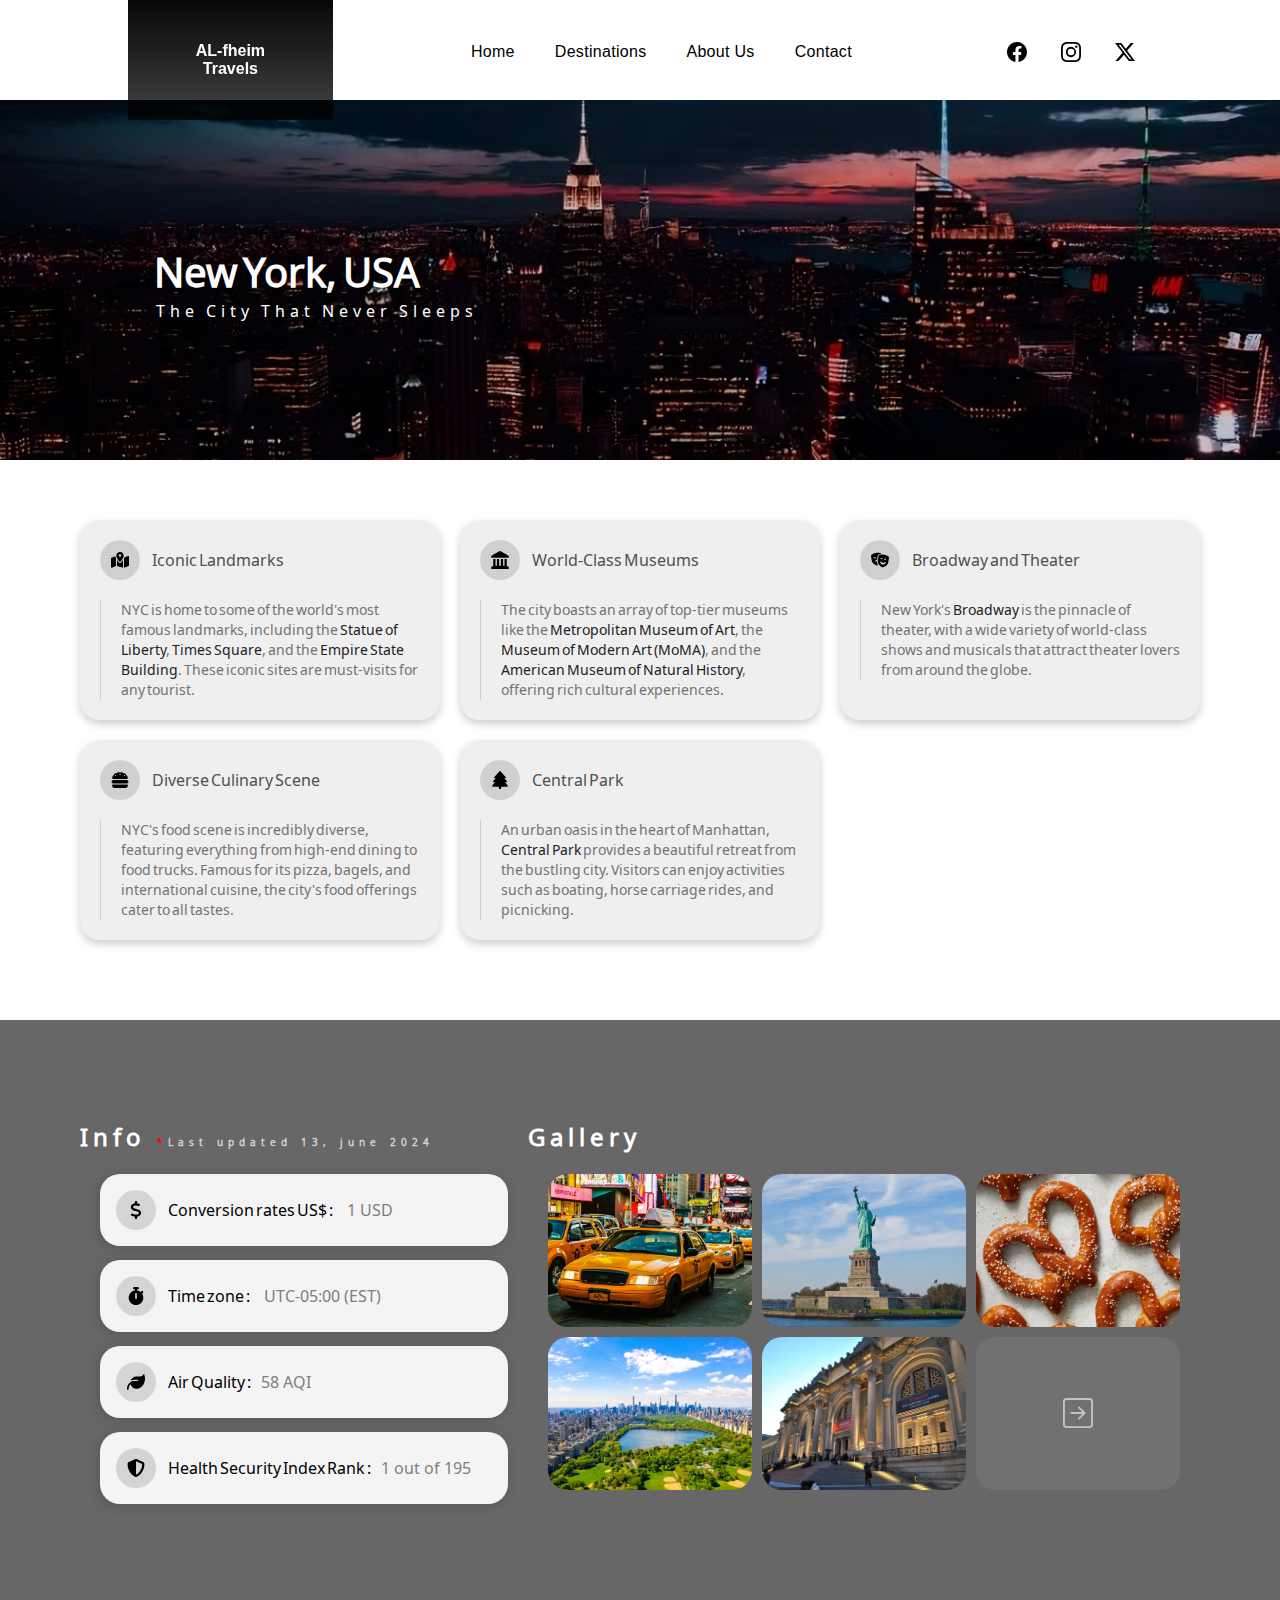
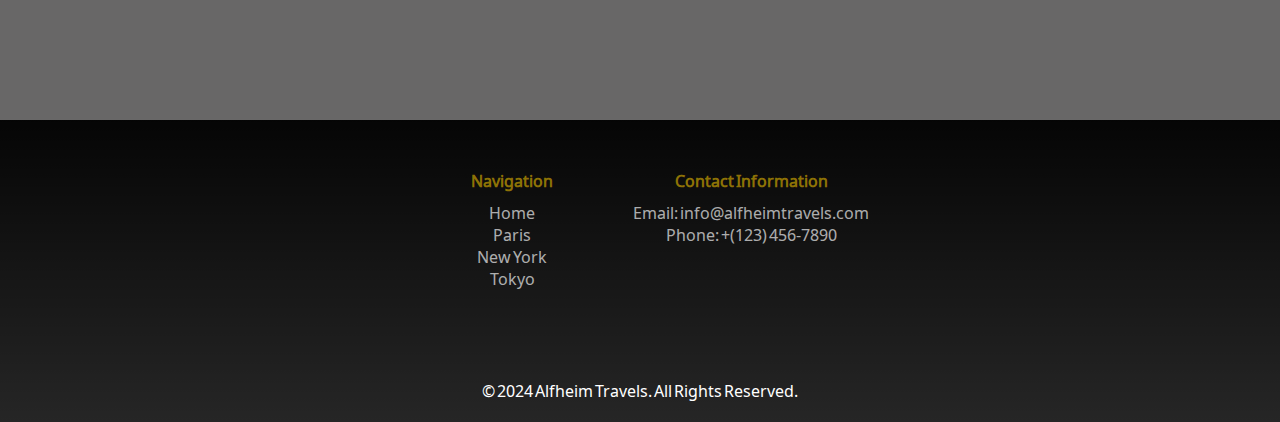
==== commit 29a1f544: "Fixed footer nav; Added wiki to info words;" ====
--- a/new-york.html
+++ b/new-york.html
@@ -69,7 +69,7 @@
                     <svg xmlns="http://www.w3.org/2000/svg" viewBox="0 0 576 512"><!--!Font Awesome Free 6.5.2 by @fontawesome - https://fontawesome.com License - https://fontawesome.com/license/free Copyright 2024 Fonticons, Inc.--><path d="M408 120c0 54.6-73.1 151.9-105.2 192c-7.7 9.6-22 9.6-29.6 0C241.1 271.9 168 174.6 168 120C168 53.7 221.7 0 288 0s120 53.7 120 120zm8 80.4c3.5-6.9 6.7-13.8 9.6-20.6c.5-1.2 1-2.5 1.5-3.7l116-46.4C558.9 123.4 576 135 576 152V422.8c0 9.8-6 18.6-15.1 22.3L416 503V200.4zM137.6 138.3c2.4 14.1 7.2 28.3 12.8 41.5c2.9 6.8 6.1 13.7 9.6 20.6V451.8L32.9 502.7C17.1 509 0 497.4 0 480.4V209.6c0-9.8 6-18.6 15.1-22.3l122.6-49zM327.8 332c13.9-17.4 35.7-45.7 56.2-77V504.3L192 449.4V255c20.5 31.3 42.3 59.6 56.2 77c20.5 25.6 59.1 25.6 79.6 0zM288 152a40 40 0 1 0 0-80 40 40 0 1 0 0 80z"/></svg></div>
                 <div class="info-title">Iconic Landmarks</div>
             </div>
-            <p>NYC is home to some of the world's most famous landmarks, including the Statue of Liberty, Times Square, and the Empire State Building. These iconic sites are must-visits for any tourist.</p>
+            <p>NYC is home to some of the world's most famous landmarks, including the <a href="https://en.wikipedia.org/wiki/Statue_of_Liberty" target="_blank">Statue of Liberty</a>, <a href="https://en.wikipedia.org/wiki/Times_Square" target="_blank">Times Square</a>, and the <a href="https://en.wikipedia.org/wiki/Empire_State_Building" target="_blank">Empire State Building</a>. These iconic sites are must-visits for any tourist.</p>
         </div>
         <div class="city-info-tile">
             <div class="info-tile-head">
@@ -78,7 +78,7 @@
                 </div>
                 <div class="info-title">World-Class Museums</div>
             </div>
-            <p>The city boasts an array of top-tier museums like the Metropolitan Museum of Art, the Museum of Modern Art (MoMA), and the American Museum of Natural History, offering rich cultural experiences.</p>
+            <p>The city boasts an array of top-tier museums like the <a href="https://en.wikipedia.org/wiki/Metropolitan_Museum_of_Art" target="_blank">Metropolitan Museum of Art</a>, the <a href="https://en.wikipedia.org/wiki/Museum_of_Modern_Art" target="_blank">Museum of Modern Art (MoMA)</a>, and the <a href="https://en.wikipedia.org/wiki/American_Museum_of_Natural_History" target="_blank">American Museum of Natural History</a>, offering rich cultural experiences.</p>
         </div>
         <div class="city-info-tile">
             <div class="info-tile-head">
@@ -87,7 +87,7 @@
                 </div>
                 <div class="info-title">Broadway and Theater</div>
             </div>
-            <p>New York's Broadway is the pinnacle of theater, with a wide variety of world-class shows and musicals that attract theater lovers from around the globe.</p>
+            <p>New York's <a href="https://en.wikipedia.org/wiki/Broadway_theatre" target="_blank">Broadway</a> is the pinnacle of theater, with a wide variety of world-class shows and musicals that attract theater lovers from around the globe.</p>
         </div>
         <div class="city-info-tile">
             <div class="info-tile-head">
@@ -105,7 +105,7 @@
                 </div>
                 <div class="info-title">Central Park</div>
             </div>
-            <p>An urban oasis in the heart of Manhattan, Central Park provides a beautiful retreat from the bustling city. Visitors can enjoy activities such as boating, horse carriage rides, and picnicking.</p>
+            <p>An urban oasis in the heart of Manhattan, <a href="https://en.wikipedia.org/wiki/Central_Park" target="_blank">Central Park</a> provides a beautiful retreat from the bustling city. Visitors can enjoy activities such as boating, horse carriage rides, and picnicking.</p>
         </div>
     </section>
     <section id="city">
@@ -114,8 +114,7 @@
             <div class="fact-container">
                 <div class="fact-tile">
                             <div class="info-buble">
-                                <svg xmlns="http://www.w3.org/2000/svg" viewBox="0 0 320 512"><!--!Font Awesome Free 6.5.2 by @fontawesome - https://fontawesome.com License - https://fontawesome.com/license/free Copyright 2024 Fonticons, Inc.--><path d="M48.1 240c-.1 2.7-.1 5.3-.1 8v16c0 2.7 0 5.3 .1 8H32c-17.7 0-32 14.3-32 32s14.3 32 32 32H60.3C89.9 419.9 170 480 264 480h24c17.7 0 32-14.3 32-32s-14.3-32-32-32H264c-57.9 0-108.2-32.4-133.9-80H256c17.7 0 32-14.3 32-32s-14.3-32-32-32H112.2c-.1-2.6-.2-5.3-.2-8V248c0-2.7 .1-5.4 .2-8H256c17.7 0 32-14.3 32-32s-14.3-32-32-32H130.1c25.7-47.6 76-80 133.9-80h24c17.7 0 32-14.3 32-32s-14.3-32-32-32H264C170 32 89.9 92.1 60.3 176H32c-17.7 0-32 14.3-32 32s14.3 32 32 32H48.1z"/></svg>
-                            </div>
+                                <svg xmlns="http://www.w3.org/2000/svg" viewBox="0 0 320 512"><!--!Font Awesome Free 6.5.2 by @fontawesome - https://fontawesome.com License - https://fontawesome.com/license/free Copyright 2024 Fonticons, Inc.--><path d="M160 0c17.7 0 32 14.3 32 32V67.7c1.6 .2 3.1 .4 4.7 .7c.4 .1 .7 .1 1.1 .2l48 8.8c17.4 3.2 28.9 19.9 25.7 37.2s-19.9 28.9-37.2 25.7l-47.5-8.7c-31.3-4.6-58.9-1.5-78.3 6.2s-27.2 18.3-29 28.1c-2 10.7-.5 16.7 1.2 20.4c1.8 3.9 5.5 8.3 12.8 13.2c16.3 10.7 41.3 17.7 73.7 26.3l2.9 .8c28.6 7.6 63.6 16.8 89.6 33.8c14.2 9.3 27.6 21.9 35.9 39.5c8.5 17.9 10.3 37.9 6.4 59.2c-6.9 38-33.1 63.4-65.6 76.7c-13.7 5.6-28.6 9.2-44.4 11V480c0 17.7-14.3 32-32 32s-32-14.3-32-32V445.1c-.4-.1-.9-.1-1.3-.2l-.2 0 0 0c-24.4-3.8-64.5-14.3-91.5-26.3c-16.1-7.2-23.4-26.1-16.2-42.2s26.1-23.4 42.2-16.2c20.9 9.3 55.3 18.5 75.2 21.6c31.9 4.7 58.2 2 76-5.3c16.9-6.9 24.6-16.9 26.8-28.9c1.9-10.6 .4-16.7-1.3-20.4c-1.9-4-5.6-8.4-13-13.3c-16.4-10.7-41.5-17.7-74-26.3l-2.8-.7 0 0C119.4 279.3 84.4 270 58.4 253c-14.2-9.3-27.5-22-35.8-39.6c-8.4-17.9-10.1-37.9-6.1-59.2C23.7 116 52.3 91.2 84.8 78.3c13.3-5.3 27.9-8.9 43.2-11V32c0-17.7 14.3-32 32-32z"/></svg>                            </div>
                         <div class="info-title">Conversion rates US$ :<span> 1 USD</span></div>
                 </div>
                 <div class="fact-tile">
@@ -160,10 +159,10 @@
             <div class="footer-section">
                 <h4>Navigation</h4>
                 <ul class="footer-nav">
-                    <li><a href="#">Home</a></li>
-                    <li><a href="#Destinations">Destinations</a></li>
-                    <li><a href="#about-us">About Us</a></li>
-                    <li><a href="#contact">Contact</a></li>
+                    <li><a href="index.html">Home</a></li>
+                    <li><a href="paris.html">Paris</a></li>
+                    <li><a href="new-york.html">New York</a></li>
+                    <li><a href="tokyo.html">Tokyo</a></li></ul>
                 </ul>
             </div>
     
--- a/css/styles.css
+++ b/css/styles.css
@@ -692,9 +692,10 @@
     }
 
     .dest-tile:hover{
-        height: 360px;
+        height: 270px;
         width: 100%;
         color: var(--bg-color);
+        box-shadow: 4px 4px 8px rgba(0, 0, 0, 0.182);
     }
 
 }
@@ -860,9 +861,10 @@
 }
 
 .dest-tile:hover{
-    height: 360px;
-    width: 100%;
-    color: var(--bg-color);
+    height: 240px;
+    width: 100%;
+    color: var(--bg-color);
+    box-shadow: 8px 0  12px rgba(0, 0, 0, 0.305);
 }
 
 
--- a/css/city-styles.css
+++ b/css/city-styles.css
@@ -73,6 +73,15 @@
   
 }
 
+.city-info-tile p a{
+  color: rgb(33, 33, 33);
+}
+
+.city-info-tile p a:hover{
+ color: var(--highlight);
+}
+
+
 #city{
   width: 100%;
   height: max-content;
@@ -137,8 +146,8 @@
   color: rgba(255, 255, 255, 0.575);
 }
 
-.city-gllr a:hover{
-  color: var(--highlight);
+.city-gllr a svg:hover{
+  color: var(--bg-color);
 }
 
 .fact-container {
@@ -181,6 +190,7 @@
   text-align: right;
   padding-left: 10px;
   color: rgb(128, 127, 127);
+  word-spacing: 2px;
 }
 
 
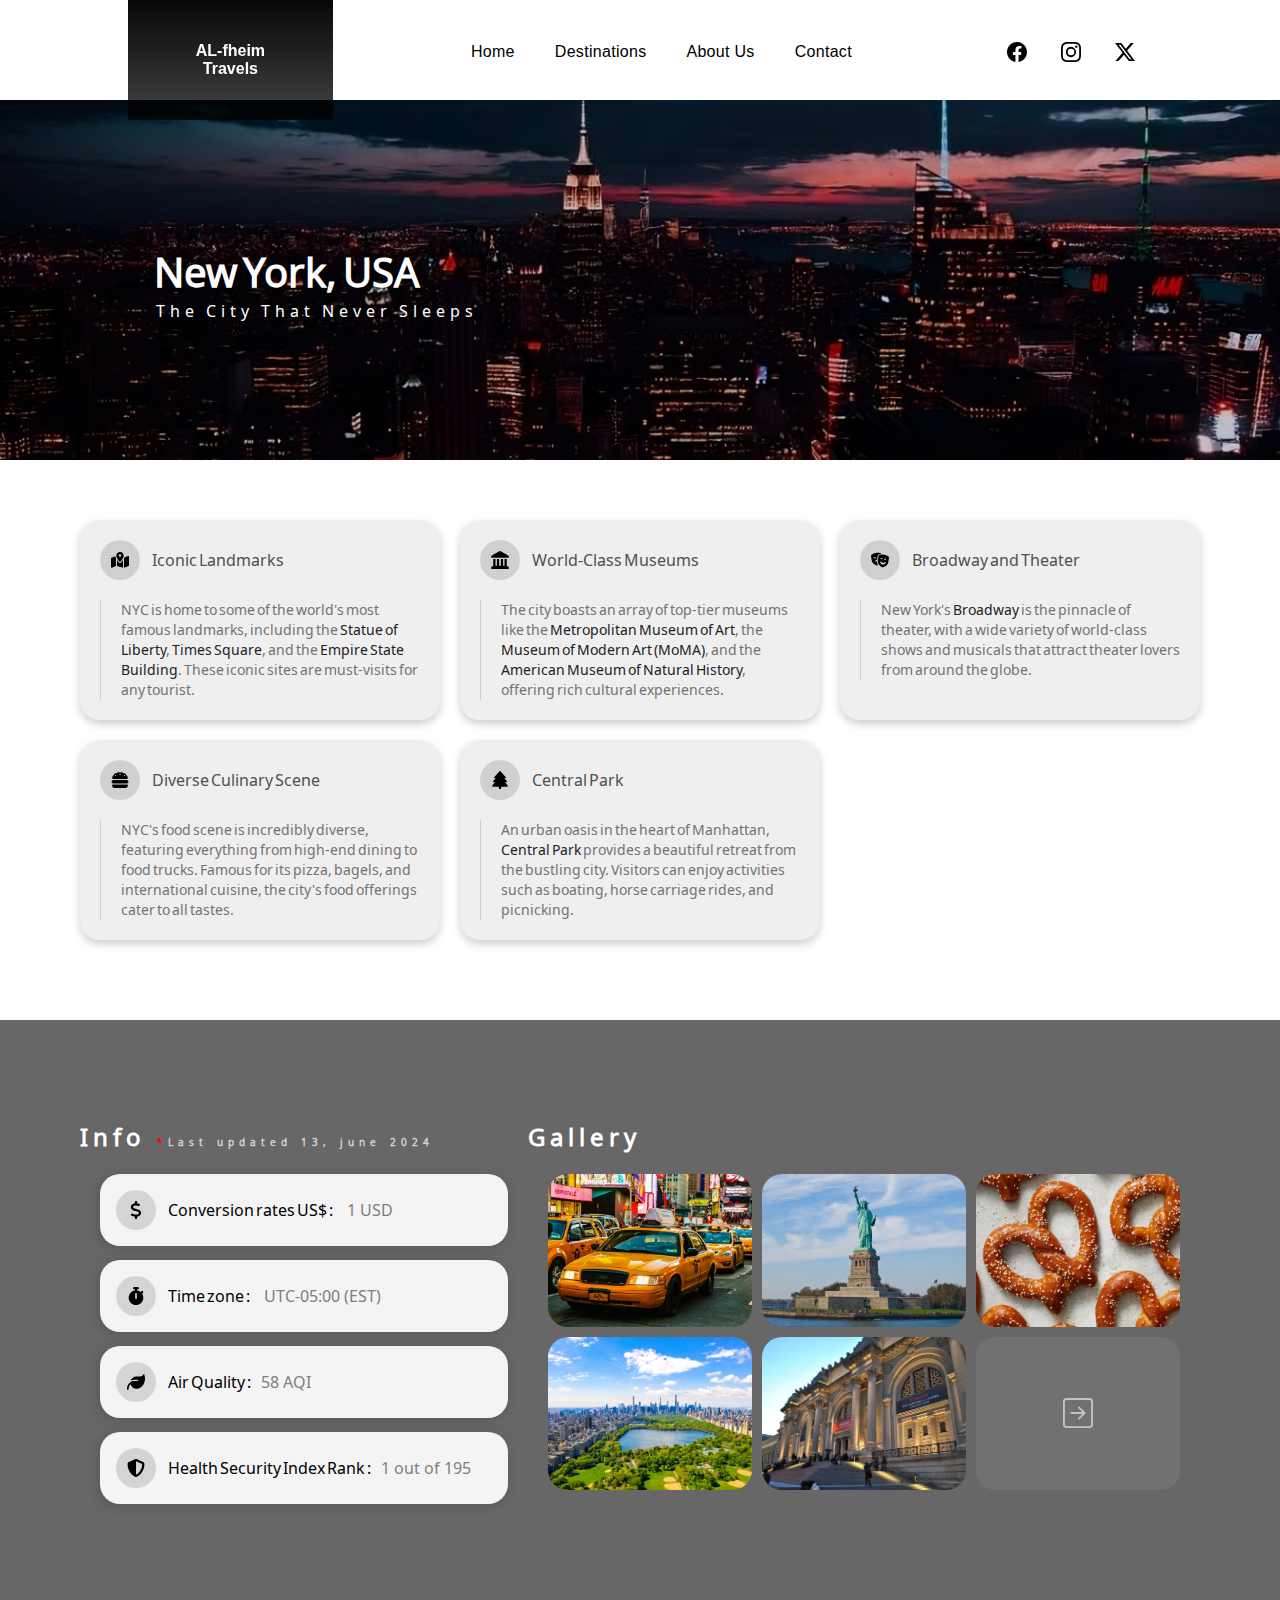
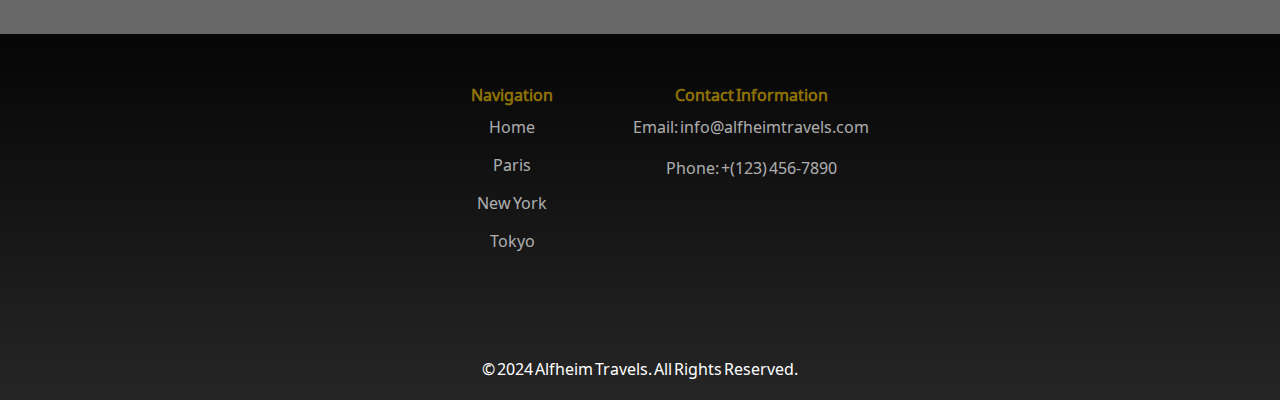
==== commit 88e87dd4: "css folder deleted" ====
--- a/new-york.html
+++ b/new-york.html
@@ -9,9 +9,9 @@
         <link rel="preconnect" href="https://fonts.gstatic.com" crossorigin>
         <link rel="stylesheet" href="https://cdnjs.cloudflare.com/ajax/libs/font-awesome/6.5.2/css/all.min.css">
         <link href="https://fonts.googleapis.com/css2?family=Noto+Sans+Sogdian&display=swap" rel="stylesheet">
-        <link rel="stylesheet" href="css/styles.css">
-        <link rel="stylesheet" href="css/city-styles.css">
-        <link rel="stylesheet" href="css/new-york.css">
+        <link rel="stylesheet" href="styles.css">
+        <link rel="stylesheet" href="city-styles.css">
+        <link rel="stylesheet" href="new-york.css">
 </head>
 <body>
     <header>
--- a/styles.css
+++ b/styles.css
@@ -0,0 +1,1022 @@
+:root{
+    --bg-color:white;
+    --sec-bg-color: rgb(203, 203, 203) ;
+    --text-color:black;
+    --highlight:#FF791F;
+    --acc-color:#003043;
+    --tile-color:rgba(165, 165, 165, 0.171);
+    --main-font:"Noto Sans Sogdian", sans-serif;
+    --sec-font:--font-sec:'Trebuchet MS', 'Lucida Sans Unicode', 'Lucida Grande', 'Lucida Sans', Arial, sans-serif;
+    --width: 100%;
+}
+
+*, *::before, *::after {
+   
+    padding: 0;
+    margin: 0;
+    box-sizing: border-box;
+    transition: 0.3s ease-in-out;
+     
+}
+
+html{
+    scroll-behavior: smooth;
+    width: 100%;
+    
+    
+}
+
+a{
+    text-decoration: none !important;
+    cursor: pointer !important;
+    color: black;
+}
+
+a:hover{
+    color: var(--highlight);
+}
+
+ul{
+    list-style: none !important;
+}
+
+
+
+body{
+    width: 100vw;
+    background-color: var(--sec-bg-color);
+    font-family: var(--main-font);
+    color: black;
+    
+}
+
+
+.section{
+    margin-bottom: 40px;
+    box-shadow: 0px 8px 24px rgba(124, 124, 124, 0.11);
+}
+
+.section:last-of-type{
+    margin-bottom: 0px;
+}
+
+header{
+    width:100vw;
+    height: 100px;
+    position: sticky;
+    top: 0;
+    background-color: var(--bg-color);
+    z-index: 1000;
+    display: flex;
+    justify-content: center;
+}
+
+.head{
+    width: 80%;
+    display: flex;
+    flex-direction: row;
+    justify-content: space-between;
+    
+    
+}
+
+#nav-logo{
+    width: 20%;
+    padding-bottom: 120px;
+    max-height: 140px;
+    position: relative;
+    display: flex;
+    flex-direction: column;
+    justify-content: center;
+    top: 0px;
+    background: linear-gradient(rgba(0,0,0,0.9), rgba(0,0,0,0)), rgba(0, 0, 0, 0.733);
+    object-fit: cover;
+    background-repeat: no-repeat;
+    
+}
+
+#nav-logo div{
+    width: 100%;
+    text-align: center;
+    font-weight: 800;
+    margin-top: 120px;
+    color: var(--bg-color);
+    font-family:  "Anton", sans-serif;;
+    text-align: center;
+    
+}
+
+.nav{
+   
+    display: flex;
+    flex-direction: row;
+    justify-content: space-between;
+    max-height: 100%;
+}
+
+.nav-li{
+    display: inline-block;
+    padding-top: 40px;
+    margin: 0 20px;
+}
+
+.nav-menu{
+    height: 260px;
+    background-color: var(--bg-color);
+    position: absolute;
+    top: 80px;
+    right: 0;
+    width: 200px;
+    padding-bottom: 100px;
+    
+}
+
+.hidden{
+    display: none;
+}
+.nav-menu ul{
+    display: inline-block;
+    flex-direction: column;
+    justify-content: flex-start;
+    padding-top: 40px;
+    padding-right: 40px;
+        
+}
+
+.menu-li{
+    width: 100%;
+    padding: 10px;
+    margin-left: 0;
+    margin-right:100%;
+    border-bottom: 2px solid rgba(201, 201, 201, 0.363);
+}
+
+
+.nav-menu-logo{
+
+    max-height: 100%;
+    max-width: 40px;
+    min-width: 20px;
+    padding-top: 32px;
+    margin: 0 20px;
+
+}
+.nav-menu-logo svg{
+    width: 40px;
+    height: 40px;
+}
+
+.nav-social{
+    display: inline-block;
+    padding-top: 42px;
+    margin: 0 12px;
+}
+
+
+.nav-link{
+    color: var(--main-font);
+    font-family: "Open Sans", sans-serif;
+    font-size: 1rem;
+    letter-spacing: 0.3px;
+    font-weight: 400;
+    line-height: 1.5;
+    text-align: center;
+}
+
+.nav-social svg{
+    width: 30px;
+    height: 20px;
+}
+
+
+
+.hero{
+    width: 100%;
+    height:360px;
+    background-image: linear-gradient(rgba(0, 0, 0, 0.2) , rgba(0, 0, 0, 0.2)), url('img/banner.webp');
+    background-size: cover;
+    background-position: center; 
+}
+
+#h2-hero{
+    color: var(--bg-color);
+    display: flex;
+    position: relative;
+    top: 120px;
+    left: 35%;
+    width: 40%;
+    height: 100%;
+    font-size: 2.5rem;
+    flex-direction: column;
+    margin: auto;
+    justify-content: center;
+    font-family: "Open Sans", sans-serif;
+    z-index: 50;
+    
+
+}
+
+#h2-hero span:last-of-type::before{
+    content: "&";
+    font-size: 2rem;
+    color: var(--text-color);  
+    text-shadow: none;
+    padding-right: -4px;
+}
+
+#h2-hero span:last-of-type{
+    color: var(--bg-color);
+       
+}
+
+.welcome{
+    max-height: max-content;
+    width: 100%;
+    padding: 60px 10px 40px 10px;
+    background-color: var(--bg-color);
+    
+
+}
+
+.welcome-con{
+    max-width: 80%;
+    max-height: 100%;
+    margin: auto;
+    display: flex;
+    flex-direction: row;
+    align-items: center;
+    justify-content: center;
+    margin-bottom: 160px;
+}
+
+.welcome-1{
+    width: calc(40% - 20px);
+    font-size: 1.5rem;
+    font-weight: 800;
+}
+
+.welcome-1 span{
+    color: #ff6600;
+}
+
+.welcome-2{
+    width: calc(60% - 20px);
+    font-size: 0.9rem;
+    font-family: var(--main-font);
+    font-weight: 400;
+    letter-spacing: 0.4px;
+    word-spacing: 2px;
+}
+
+#Destinations{
+    background-color: var(--bg-color);
+    color: var(--bg-color);
+    padding: 100px;
+    margin-top: 20px;
+}
+
+.sec-title{
+    color: var(--text-color);
+    text-align: right;
+    margin-bottom: 28px;
+    font-size: 1.5rem;
+}
+
+.dest-container{
+    width: 100%;
+    background-color: var(--sec-bg-color);
+    display:flex;
+    flex-direction: row;
+    justify-content: space-evenly;
+    flex-wrap: nowrap;
+    margin-bottom: 80px;
+}
+
+.dest-tile{
+    width: 33.333%;
+    height: 360px;
+    display: flex;
+    flex-direction: column;
+    justify-content: flex-end;
+    transition: ease-in-out 0.4s;
+    color: var(--txt-color);
+    padding: 20px;
+    background-color: var(--sec-bg-color);
+    
+}
+
+.dest-tile h4{
+    margin: 16px 0 ;
+    font-size: 1.4rem;
+    font-family: var(--font-sec);
+}
+
+.dest-tile p{
+    font-size: 0.7rem;
+    word-spacing: 0.7px;
+}
+
+.fa-external-link{
+    font-size: 0.9rem;
+    margin-left: 5px;
+    padding-bottom: 8px;
+    color: rgba(255, 255, 255, 0.414);
+}
+
+
+
+.Paris{
+    background-image:linear-gradient(rgba(0, 0, 0, 0) , rgba(0, 0, 0, 0.8) 90%), url(img/Paris.webp);
+    background-position: top;
+    background-size: cover;
+}
+
+.New-york{
+    background-image: linear-gradient(rgba(0, 0, 0, 0), rgba(0, 0, 0, 0.8) 90%),url(img/NY.webp);
+    background-position: top;
+    background-size: cover;
+}
+
+.Tokyo{
+    background-image:linear-gradient(rgba(0, 0, 0, 0) , rgba(0, 0, 0, 0.9) 90%), url(img/Tokyo.webp);
+    background-position: top;
+    background-size: cover;
+}
+
+.dest-tile:hover{
+    width: 90%;
+    color: var(--bg-color);
+}
+
+.dest-tile:hover .fa-external-link{
+    color: rgba(255, 255, 255, 0.918);
+}
+
+.about{
+    width: 100%;
+    background-color: var(--bg-color);
+    color: var(--bg-color);
+    padding: 40px;
+    color: var(--text-color);
+    padding-top: 100px;
+}
+
+.about p{
+    
+   font-size: 0.875em;
+   letter-spacing: 0px;
+}
+
+
+
+.drop-cap::first-letter {
+    font-size: 3em; /* Adjust the size as needed */
+    font-weight: 400;
+    float: left;
+    margin-right: 4px;
+    line-height: 1;
+    font-family: cursive;
+}
+
+.about h4{
+    margin-top: 16px;
+    margin-bottom: 12px;
+    color: var(--highlight);
+    text-shadow: -0.5px 0.5px 0px black;
+
+}
+
+.about-parts{
+    display: flex;
+    flex-direction: row;
+    justify-content: space-between;
+    padding-left: 50px;
+    margin-bottom: 100px;
+}
+
+.about-part{
+    width: calc(50% - 20px);
+}
+
+.about-1{
+    padding-top: 20px;
+}
+
+.about-2 {
+    background-image: url(img/about.webp);
+    background-position: center; 
+    background-size: cover;
+     background-repeat: no-repeat;  
+}
+
+
+.contact{
+    background-color:var(--acc-color);
+    margin-top: 40px;
+    padding: 120px 40px 40px 40px;
+   
+   
+}
+
+.contact h3{
+    color: white;
+    text-align: right;
+    margin-bottom: 44px;
+    font-size: 1.5rem;
+    margin: auto;
+    padding-right: 10px;
+}
+
+.con-container{
+    max-width: 80%;
+    padding-top: 80px;
+    padding-bottom: 120px;
+    margin: auto;
+    display: flex;
+    flex-direction: row;
+    justify-content: space-between;
+    align-content: center;
+    flex-wrap: wrap;
+    margin-top: 10px;
+}
+
+.social-link{
+    height: 100%;
+    width: 10%;
+    display: flex;
+    justify-content: center;
+    align-content: center;
+    color: var(--bg-color);
+    
+}
+
+.social-link a{
+    text-decoration: none;
+    color: var(--sec-bg-color);
+    transition: ease-in-out 0.1s;
+}
+.social-link svg {
+    width: 40px;
+    height: 50px;
+}
+
+.social-link a:hover{
+    text-decoration: none;
+    color: var(--highlight)
+}
+
+
+.feedback-form-container {
+    max-width: 80%;
+    margin: auto;
+    padding: 20px;
+    border: 1px solid var(--sec-bg-color);
+    border-radius: 10px;
+    background-color:var(--sec-bg-color);
+    margin-bottom: 40px;
+}
+
+.feedback-form-container h2 {
+    text-align: center;
+    margin-bottom: 40px;
+    font-size: 1rem;
+    
+}
+
+.form-row {
+    display: flex;
+    justify-content: space-between;
+}
+
+.form-column {
+    width: 48%;
+}
+
+.form-group {
+    margin-bottom: 15px;
+}
+
+.form-group label {
+    display: block;
+    margin-bottom: 5px;
+    font-weight: bold;
+    font-size: 0.9rem;
+}
+
+.form-group label::before{
+    content: '*';
+    padding-right: 2px;
+    font-size: 0.7rem;
+    color: red;
+    padding-bottom: 2px;
+}
+
+.form-group input, .form-group textarea {
+    width: 100%;
+    padding: 10px;
+    border: 1px solid #ccccccfe;
+    border-radius: 5px;
+    box-sizing: border-box;
+    background-color: rgba(255, 253, 253, 0.87);
+}
+
+button[type="submit"] {
+    display: block;
+    width: 100%;
+    padding: 10px;
+    border: none;
+    border-radius: 10px;
+    background-color: var(--highlight);
+    color: white;
+    font-size: 16px;
+    cursor: pointer;
+    margin-top: 20px;
+}
+
+button[type="submit"]:hover {
+    background-color: #ff6600;
+}
+
+#footer {
+    background: linear-gradient(rgba(0,0,0,0.9), rgba(0,0,0,0.3)), rgba(0, 0, 0, 0.733);
+    color: #fff;
+    padding: 20px 0;
+    text-align: center;
+    padding-top: 40px;
+}
+
+.footer-nav li{
+    margin-bottom: 1rem;
+}
+
+.footer-section p{
+    margin-bottom: 1.2rem;
+}
+
+.footer-container {
+    display: flex;
+    flex-direction: row;
+    justify-content: center;
+    flex-wrap: nowrap;
+    margin: auto;
+    margin-bottom: 80px;
+    
+}
+
+.footer-section {
+    padding-left: 60px;
+    margin: 10px;
+
+}
+
+.footer-section h4 {
+    margin-bottom: 10px;
+    color: #ffcc008c;
+}
+
+.footer-section p,
+.footer-section a {
+    color: rgba(255, 255, 255, 0.671);
+    text-decoration: none;
+    text-decoration: none;
+}
+
+.footer-section a:hover {
+    color: white;
+}
+
+
+
+
+
+@media (max-width:1100px){
+    
+    .nav-link{
+        font-size: 0.9rem;
+        letter-spacing: 0.2px;
+    }
+    
+}
+
+@media (max-width:1000px){
+    
+
+    .nav-link{
+        font-size: 0.85rem;
+        letter-spacing: 0.2px;
+    }
+
+}
+
+
+@media (max-width:900px){
+  
+    .nav-link{
+        font-size: 0.9rem;
+        letter-spacing: 0.1px;
+    }
+
+    .nav-social{
+        display: none;
+        padding-top: 42px;
+        margin: 0 12px;
+    }
+
+    
+#nav-logo{
+    width: 24%;
+    padding-bottom: 120px;
+    max-height: 120px;
+
+}
+
+.nav{
+    margin-left: 10px;
+}
+
+.welcome-1{
+    font-size: 1.2rem;
+    font-weight: 600;
+    padding-left: 80px;
+    padding-right: 12px;
+}
+
+
+.about{
+    width: 100%;
+    height: max-content;
+    background-color: var(--bg-color);
+    color: var(--bg-color);
+    padding: 20px;
+    color: var(--text-color);
+    padding-top: 100px;  
+    padding-bottom: 40px;
+}
+
+
+.about p{
+    
+   font-size: 0.875em;
+   letter-spacing: 0px;
+   
+}
+
+
+
+.about-parts{
+    width: 100%;
+    display: flex;
+    flex-direction: column;
+    justify-content: center;
+    padding: 0;
+}
+
+.about-part{
+    width: calc(100%);
+    margin: auto;
+}
+
+.about-1{
+    
+    order: 2;
+    padding: 40px 12px 60px 12px;
+    font-size: 0.9rem;
+}
+
+.about-2 {
+    order: 1;
+    background-position: top; 
+    background-size: cover;
+    background-repeat: no-repeat;  
+    height: 300px;
+   
+     
+}
+
+
+
+}
+
+@media (max-width:940px){
+
+    .dest-container{
+        flex-direction: column;
+        justify-content: space-evenly;
+        flex-wrap: wrap;
+    }
+    
+    .dest-tile{
+        width: 100%;
+        height: 270px;           
+    }
+
+    .dest-tile:hover{
+        height: 270px;
+        width: 100%;
+        color: var(--bg-color);
+        box-shadow: 4px 4px 8px rgba(0, 0, 0, 0.182);
+    }
+
+}
+
+@media (max-width:800px){
+
+    .con-container{
+        max-width: 540px;
+       
+    }
+
+    .feedback-form-container {
+        max-width: 540px;
+    }
+}
+
+@media (max-width:760px){
+    .welcome-1{
+        padding-left: 60px;
+        padding-right: 24px;
+    }
+
+}
+
+@media (max-width:720px){
+
+
+
+    .head{
+        max-width: 85%;
+        
+       
+    }
+
+
+    .nav-link{
+        font-size: 0.9rem;
+        letter-spacing: 0.1px;
+    }
+
+    .nav-social{
+        display: none;
+        padding-top: 42px;
+        margin: 0 12px;
+    }
+
+    
+
+    
+#nav-logo{
+    width: 20%;
+    min-width: 120px;
+    padding-bottom: 100px;
+    max-height: 100px;
+
+}
+
+.nav{
+    margin-left: 20px;
+    display: none;
+}
+
+
+
+.nav-menu-logo:hover .nav-menu {
+    
+        display: inline-block;
+    
+}
+
+.nav-menu-logo{
+    display: inline;
+}
+
+.welcome{
+    max-height: min-content;
+    width: 100%;
+    padding: 40px 0px 40px 0px;
+    background-color: var(--bg-color);
+    
+
+}
+
+.welcome-con{
+    max-width: 85%;
+    display: flex;
+    flex-direction: column;
+    align-items: center;
+    justify-content: left;
+}
+
+.welcome-1{
+    width: calc(100% - 20px);
+    font-size: 1.5rem;
+    font-weight: 800;
+    margin: auto;
+    padding: 0;
+}
+
+.welcome-1 span{
+    color: #ff6600;
+}
+
+.welcome-2{
+    width: calc(100% - 20px);
+    font-size: 0.9rem;
+    font-family: var(--main-font);
+    font-weight: 400;
+    letter-spacing: 0.4px;
+    word-spacing: 2px;
+    margin: auto;
+    padding: 0;
+    margin-top: 12px;
+}
+
+.hero{
+    width: 100%;
+    height:260px;
+    
+
+}
+
+#h2-hero{
+    display: flex;
+    position: relative;
+    top: 80px;
+    left: 35%;
+    width: 40%;
+    height: 100%;
+    font-size: 2rem;
+    color: var(--bg-color);
+    padding-right: 40px;
+
+}
+
+#h2-hero span:last-of-type::before{
+    color: var(--text-color);
+    font-size: 1.5rem;
+    padding-right: 0px;
+}
+.sec-title{
+    font-size: 1.2rem;
+}
+
+#Destinations{
+    background-color: var(--bg-color);
+    color: var(--bg-color);
+    padding: 20px;
+    margin-top: 20px;
+    padding-top: 100px;
+    padding-bottom: 40px;
+}
+
+.dest-container{
+    flex-direction: column;
+    justify-content: space-evenly;
+    flex-wrap: wrap;
+}
+
+.dest-tile{
+    width: 100%;
+    height: 240px;           
+}
+
+.dest-tile:hover{
+    height: 240px;
+    width: 100%;
+    color: var(--bg-color);
+    box-shadow: 8px 0  12px rgba(0, 0, 0, 0.305);
+}
+
+.dest-tile:hover .fa-external-link{
+    color: rgba(255, 255, 255, 0.918);
+}
+
+.feedback-form-container {
+    max-width: 100%;
+    padding: 20px;
+    
+}
+
+.feedback-form-container h2 {
+    font-size: 0.8rem;
+    
+}
+
+.form-row {
+    display: flex;
+    flex-direction: column;
+    justify-content: space-between;
+}
+
+.form-column {
+    width: 100%;
+    height: max-content;
+}
+
+
+
+.form-group label {
+    display: block;
+    margin-bottom: 5px;
+    font-weight: normal;
+    font-size: 0.8rem;
+}
+
+.form-group label::before{
+    font-size: 0.6rem;
+    
+}
+
+
+
+.form-group input, .form-group textarea {
+   padding-left: 5px;
+}
+
+button[type="submit"] {
+    display: block;
+    width: 80%;
+    margin: auto;
+    padding: 10px;
+    margin-top: 20px;
+}
+
+button[type="submit"]:hover {
+    background-color: #ff6600;
+}
+
+.con-container{
+    max-width: 90%;
+    padding: 10px;
+    margin-bottom: 100px;
+    margin-top: 60px;
+    
+}
+
+.social-link svg {
+    width: 30px;
+    height: 50px;
+}
+
+.footer-section {
+    padding-left: 40px;
+    padding-right: 20px;
+    margin: 10px;
+    font-size: 0.8rem;
+}
+
+.footer-bottom{
+    font-size: 0.9rem;
+}
+
+
+}
+
+@media (max-width:540px){
+
+ header{
+    height: 80px;
+ }
+
+ .hero{
+    height: 240px;
+ }
+
+ #h2-hero{
+    
+    top: 100px;
+    font-size: 1.5rem;
+    flex-direction: column;
+    margin: auto;
+    justify-content: center;
+    font-family: "Open Sans", sans-serif;
+    z-index: 50;
+    
+
+}
+
+#nav-logo{
+    width: 20%;
+    min-width: 120px;
+    padding-bottom: 80px;
+    max-height: 80px;
+    background: linear-gradient(rgba(0,0,0,0.9), rgba(0, 0, 0, 0.144)), rgba(0, 0, 0, 0.764);
+  
+
+}
+
+
+
+#nav-logo div{
+    margin-top: 90px;
+    color: var(--bg-color);
+    font-family:  "Anton", sans-serif;;
+    text-align: center;
+    font-size: 0.9rem;
+    
+}
+
+#h2-hero span:last-of-type::before{
+    
+    font-size: 1.3rem;
+}
+}
--- a/city-styles.css
+++ b/city-styles.css
@@ -0,0 +1,390 @@
+body{
+  min-width: 300px;
+}
+
+header{
+  position: fixed;
+}
+
+.hero{
+    margin-top: 100px;
+    background-position: center; 
+    color: var(--bg-color);
+
+}
+
+
+.hero h1{
+    font-size: 2.5rem;
+  position: relative;
+  top: 40%;
+  left: 12%;
+}
+
+.hero p{
+    letter-spacing: 5px;
+    padding-left: 2px;
+    position: relative;
+    top: 40%;
+    left: 12%;
+  }
+
+.city-info{
+  width: 100%;
+  height: max-content;
+  background-color: var(--bg-color);
+  padding: 60px 80px;
+  padding-bottom: 80px;
+  display: grid;
+  grid-template-columns: repeat(3,1fr);
+  gap: 20px;
+}
+
+.city-info-tile{
+  padding: 20px;
+  background-color: var(--tile-color);
+  border-radius: 20px;
+  box-shadow: 0 4px 8px rgba(0, 0, 0, 0.192);
+}
+
+.info-tile-head{
+  width: 100%;
+  display: flex;
+  flex-direction: row;
+  justify-content: flex-start;
+  align-items: center;
+  color:  rgb(80, 80, 80);
+  margin-bottom: 20px;
+}
+
+.info-buble{
+    width: 40px;
+    height: 40px;
+    background-color: rgba(135, 133, 133, 0.288);
+    border-radius: 50%;
+    display: flex;
+    justify-content: center;
+    align-items: center;
+    margin-right: 12px;
+}
+
+.info-buble svg{
+  width: 18px;
+  height: 18px;
+}
+
+.city-info-tile p{
+  color:  rgb(115, 114, 114);
+  font-size: 0.9rem;
+  text-align: left;
+  padding-left: 20px;
+  border-left: 1px  rgba(135, 133, 133, 0.288) solid ;
+  
+}
+
+.city-info-tile p a{
+  color: rgb(33, 33, 33);
+}
+
+.city-info-tile p a:hover{
+ color: var(--highlight);
+}
+
+
+#city{
+  width: 100%;
+  height: max-content;
+  background-color: rgb(104, 103, 103);
+  padding: 100px 80px;
+  display: flex;
+  flex-direction: row;
+  justify-content: center;
+  align-items: flex-start;
+}
+
+
+.city{
+  width: 40%;
+  height: 100%;
+}
+
+.city-gllr{
+  width: 60%;
+  height: auto; 
+}
+
+.gllr-title{
+ 
+  color: var(--bg-color);
+  letter-spacing: 0.4px;
+  word-spacing: 2px;
+  font-size: 1.5rem;
+  letter-spacing: 5px;
+}
+
+
+
+.grid-container {
+  padding: 20px;
+  display: grid;
+  grid-template-columns: repeat(3, 1fr);
+  grid-template-rows: repeat(2,1fr);
+  gap: 10px;
+}
+
+.city-gllr img {
+  width: 100%;
+  height: 100%;
+  object-fit: cover;
+  object-position: center;
+  border-radius: 20px;
+  
+}
+
+.city-gllr a{
+  width: 100%;
+  height: 100%;
+  background-color: var(--tile-color);
+  display: flex;
+  justify-content: center;
+  align-items: center;
+  border-radius: 20px;
+}
+
+.city-gllr a svg{
+  width: 40px;
+  height: 30px;
+  color: rgba(255, 255, 255, 0.575);
+}
+
+.city-gllr a svg:hover{
+  color: var(--bg-color);
+}
+
+.fact-container {
+  height: 100%;
+  padding: 20px;
+  display: grid;
+  grid-template-rows: repeat(4, 1fr);
+  gap: 4px;
+  overflow: auto; 
+}
+
+.fact-tile {
+  width: 100%;
+  height: auto;
+  background-color: rgb(244, 244, 244);
+  border-radius: 20px;
+  box-shadow: 0 4px 8px rgba(0, 0, 0, 0.192);
+  padding: 16px;
+  display: flex;
+  flex-direction: row;
+  justify-content: flex-start;
+  align-items: center;
+  margin-bottom: 10px;
+  box-shadow: -2px 2px 12px rgba(50, 50, 50, 0.277);
+}
+
+.gllr-title span{
+  font-size: 0.6rem;
+  color: rgb(212, 212, 212);
+}
+
+.gllr-title span::before{
+  content: "*";
+  color: red;
+  
+}
+
+.fact-tile span{
+  position: relative;
+  text-align: right;
+  padding-left: 10px;
+  color: rgb(128, 127, 127);
+  word-spacing: 2px;
+}
+
+
+@media (max-width:1100px){
+
+  .city-info{
+    max-width: 100%;
+    grid-template-columns: repeat(2,1fr);
+    padding: 60px 40px;
+  }
+
+
+}
+
+  @media (max-width:1000px){
+
+    #city{
+      flex-direction: column;
+      justify-content: flex-start;
+      align-items: center;
+      padding: 100px 60px;
+    }
+
+    .city{
+      width: 90%;
+      height: 100%;
+      margin-bottom: 20px;
+      
+    }
+    
+    .city-gllr{
+      width: 90%;
+      height: auto; 
+    }
+
+}
+
+  @media (max-width:900px){
+    .hero h1{
+      font-size: 2rem;
+    }
+
+    .hero p{
+      font-size: 0.8rem;
+    }
+  }
+
+  @media (max-width:720px){
+    
+    .hero{
+      margin-top: 100px;
+      background-position: center; 
+      color: var(--bg-color);
+      height: 360px;
+  
+  }
+
+  
+  .hero h1{
+    top: 45%;
+    left: 12%;
+  }
+
+  .hero p{
+    top: 45%;
+    left: 12%;
+  }
+
+    .hero h1{
+      font-size: 1.6rem;
+    }
+
+    .hero p{
+      font-size: 0.7rem;
+      letter-spacing: 4px;
+    }
+
+    .city{
+      width: 100%;
+      height: 100%;
+      margin-bottom: 20px;
+      
+    }
+    
+    .city-gllr{
+      width: 100%;
+      height: auto; 
+    }
+
+    .grid-container {
+      padding: 20px;
+      display: grid;
+      grid-template-columns: repeat(2, 1fr);
+      grid-template-rows: repeat(3,1fr);
+      gap: 10px;
+      
+    }
+
+    .grid-container img{
+      box-shadow: 2px 2px 8px rgba(71, 71, 71, 0.075),-2px 2px 8px  rgba(71, 71, 71, 0.075);
+    }
+    .grid-container a{
+      box-shadow: 2px 2px 8px rgba(71, 71, 71, 0.205),-2px 2px 8px rgba(71, 71, 71, 0.205);
+    }
+
+    .city-info-tile p{
+      color:  rgb(65, 65, 65);
+      font-size: 0.8rem;
+    }
+    
+  }
+
+  @media (max-width:680px){
+    .city-info{
+      max-width: 100%;
+      grid-template-columns: repeat(1,1fr);
+      gap: 20px;
+    }
+
+    .city-info{
+      padding: 60px 40px;
+      
+    }
+
+    #city{
+      padding: 100px 40px;
+      
+    }
+  }
+
+  @media (max-width:540px){
+
+    #city{
+      padding: 100px 20px;
+      
+    }
+
+    .grid-container {
+      max-height: 140hv;
+      grid-template-columns: repeat(1, 1fr);
+      grid-template-rows: repeat(6,1fr);
+      gap: 10px;
+
+    }
+    .grid-container img{
+      box-shadow: 2px 2px 8px rgba(40, 40, 40, 0.342),-2px 2px 8px  rgba(40, 40, 40, 0.342);
+    }
+    .hero{
+      margin-top: 80px;
+  
+  }
+    
+
+ }
+
+ @media (max-width:360px){
+  #city{
+    padding: 100px 20px; 
+  }
+
+  .gllr-title{  
+    letter-spacing: 0.4px;
+    word-spacing: 2px;
+    font-size: 1.4rem;
+    letter-spacing: 5px;
+    padding-left: 28px;
+    margin-bottom: 20px;
+  }
+
+  .gllr-title span{
+    font-size: 0.5rem;
+    color: rgb(212, 212, 212);
+    letter-spacing: 2px;
+  }
+
+  .info-tile-head{
+    font-size: 0.9rem;
+}
+
+  .city-info-tile p{
+    color:  rgb(65, 65, 65);
+    font-size: 0.73rem;
+  }
+
+ }
+
--- a/new-york.css
+++ b/new-york.css
@@ -0,0 +1,3 @@
+.hero {
+    background-image: linear-gradient(rgba(0, 0, 0, 0.2), rgba(0, 0, 0, 0.2)), url(img/NY.webp);
+}
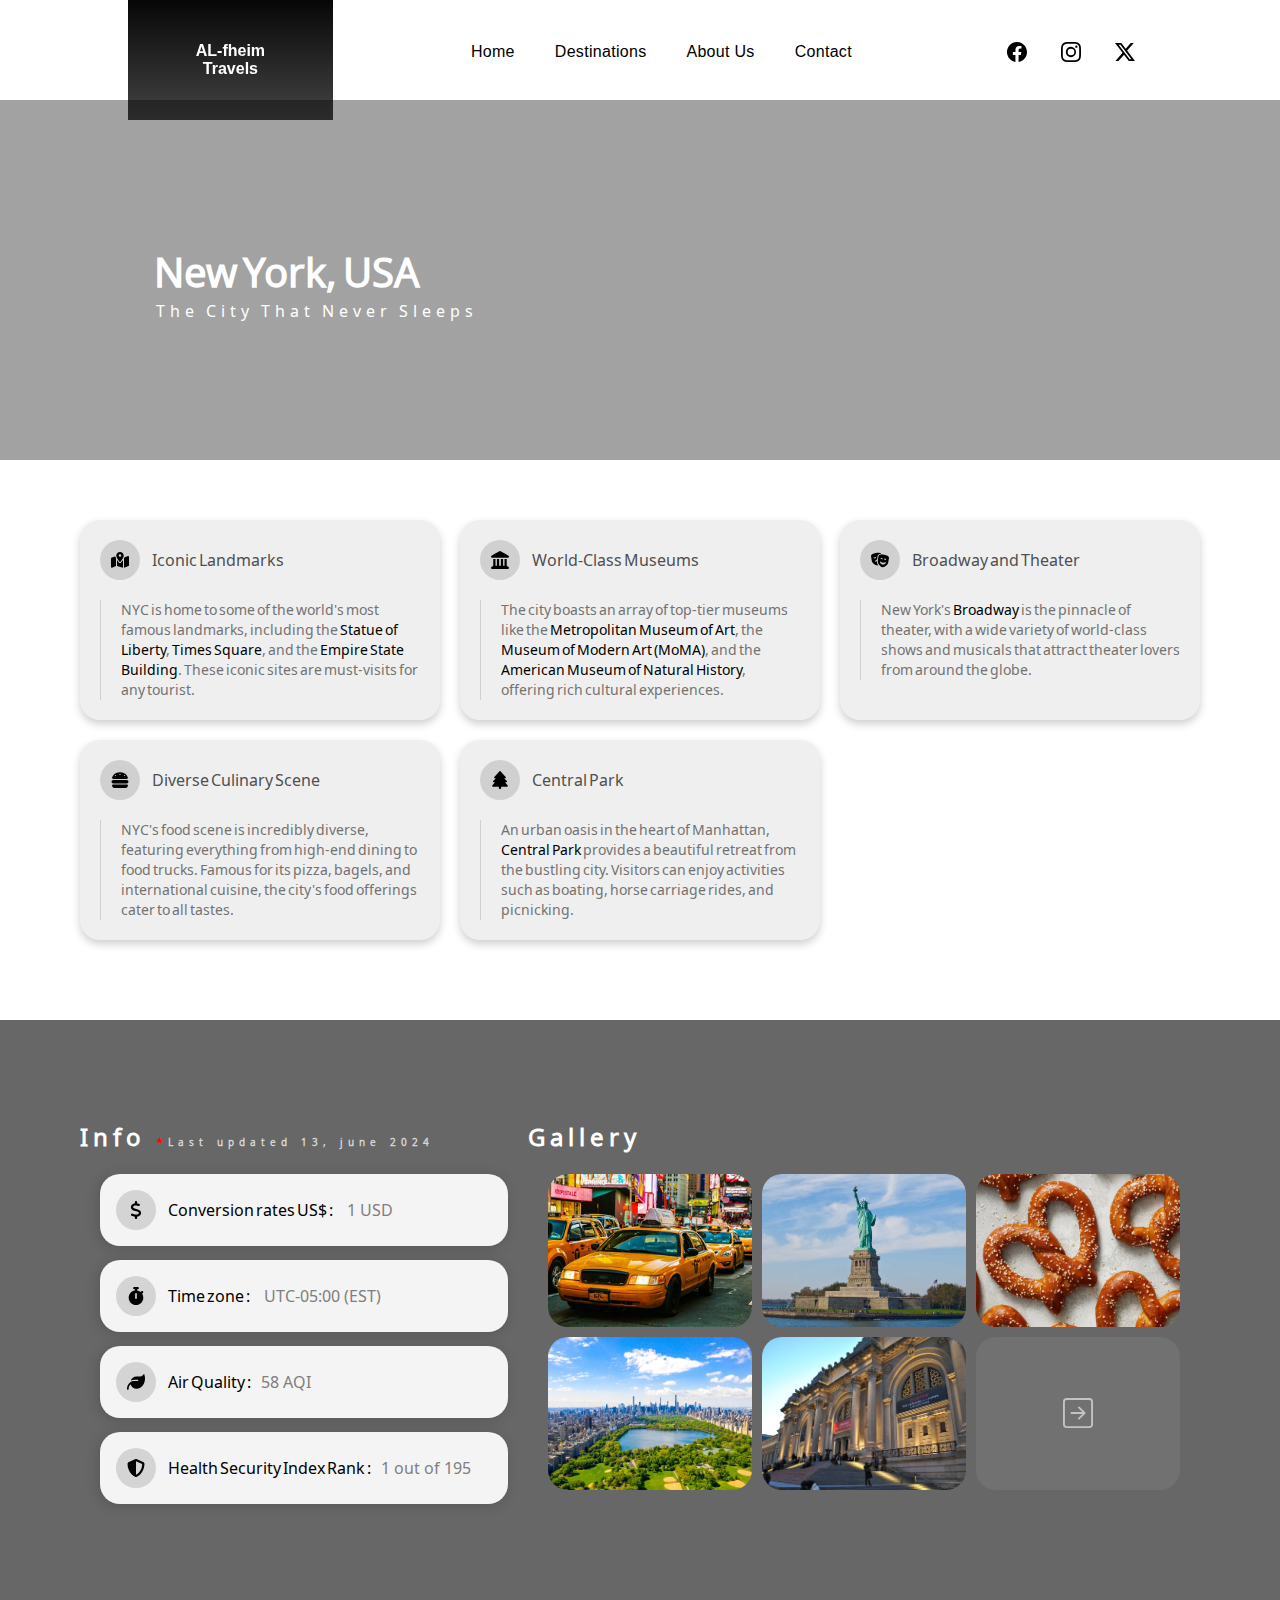
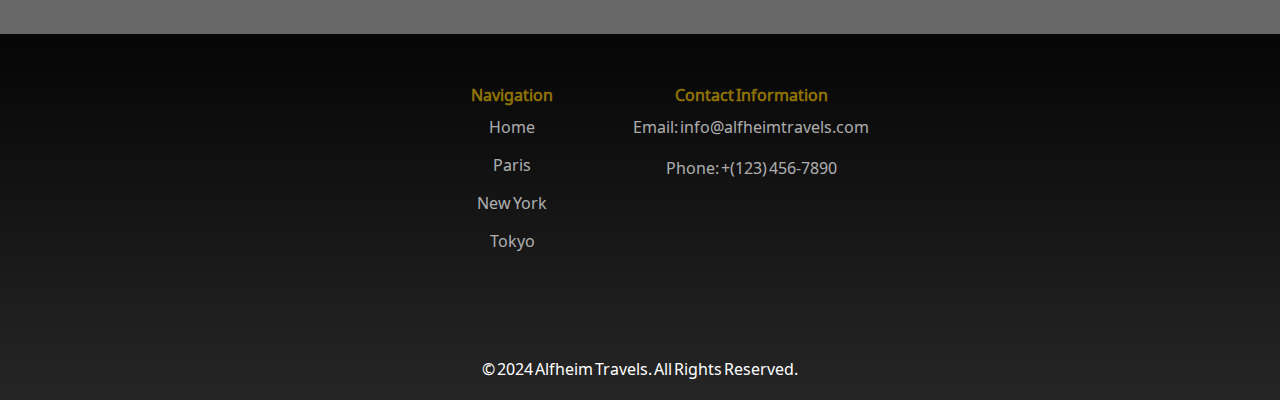
==== commit e7846c89: "CSS folder added" ====
--- a/new-york.html
+++ b/new-york.html
@@ -9,9 +9,9 @@
         <link rel="preconnect" href="https://fonts.gstatic.com" crossorigin>
         <link rel="stylesheet" href="https://cdnjs.cloudflare.com/ajax/libs/font-awesome/6.5.2/css/all.min.css">
         <link href="https://fonts.googleapis.com/css2?family=Noto+Sans+Sogdian&display=swap" rel="stylesheet">
-        <link rel="stylesheet" href="styles.css">
-        <link rel="stylesheet" href="city-styles.css">
-        <link rel="stylesheet" href="new-york.css">
+        <link rel="stylesheet" href="css/styles.css">
+        <link rel="stylesheet" href="css/city-styles.css">
+        <link rel="stylesheet" href="css/new-york.css">
 </head>
 <body>
     <header>
--- a/css/styles.css
+++ b/css/styles.css
@@ -0,0 +1,1022 @@
+:root{
+    --bg-color:white;
+    --sec-bg-color: rgb(203, 203, 203) ;
+    --text-color:black;
+    --highlight:#FF791F;
+    --acc-color:#003043;
+    --tile-color:rgba(165, 165, 165, 0.171);
+    --main-font:"Noto Sans Sogdian", sans-serif;
+    --sec-font:--font-sec:'Trebuchet MS', 'Lucida Sans Unicode', 'Lucida Grande', 'Lucida Sans', Arial, sans-serif;
+    --width: 100%;
+}
+
+*, *::before, *::after {
+   
+    padding: 0;
+    margin: 0;
+    box-sizing: border-box;
+    transition: 0.3s ease-in-out;
+     
+}
+
+html{
+    scroll-behavior: smooth;
+    width: 100%;
+    
+    
+}
+
+a{
+    text-decoration: none !important;
+    cursor: pointer !important;
+    color: black;
+}
+
+a:hover{
+    color: var(--highlight);
+}
+
+ul{
+    list-style: none !important;
+}
+
+
+
+body{
+    width: 100vw;
+    background-color: var(--sec-bg-color);
+    font-family: var(--main-font);
+    color: black;
+    
+}
+
+
+.section{
+    margin-bottom: 40px;
+    box-shadow: 0px 8px 24px rgba(124, 124, 124, 0.11);
+}
+
+.section:last-of-type{
+    margin-bottom: 0px;
+}
+
+header{
+    width:100vw;
+    height: 100px;
+    position: sticky;
+    top: 0;
+    background-color: var(--bg-color);
+    z-index: 1000;
+    display: flex;
+    justify-content: center;
+}
+
+.head{
+    width: 80%;
+    display: flex;
+    flex-direction: row;
+    justify-content: space-between;
+    
+    
+}
+
+#nav-logo{
+    width: 20%;
+    padding-bottom: 120px;
+    max-height: 140px;
+    position: relative;
+    display: flex;
+    flex-direction: column;
+    justify-content: center;
+    top: 0px;
+    background: linear-gradient(rgba(0,0,0,0.9), rgba(0,0,0,0)), rgba(0, 0, 0, 0.733);
+    object-fit: cover;
+    background-repeat: no-repeat;
+    
+}
+
+#nav-logo div{
+    width: 100%;
+    text-align: center;
+    font-weight: 800;
+    margin-top: 120px;
+    color: var(--bg-color);
+    font-family:  "Anton", sans-serif;;
+    text-align: center;
+    
+}
+
+.nav{
+   
+    display: flex;
+    flex-direction: row;
+    justify-content: space-between;
+    max-height: 100%;
+}
+
+.nav-li{
+    display: inline-block;
+    padding-top: 40px;
+    margin: 0 20px;
+}
+
+.nav-menu{
+    height: 260px;
+    background-color: var(--bg-color);
+    position: absolute;
+    top: 80px;
+    right: 0;
+    width: 200px;
+    padding-bottom: 100px;
+    
+}
+
+.hidden{
+    display: none;
+}
+.nav-menu ul{
+    display: inline-block;
+    flex-direction: column;
+    justify-content: flex-start;
+    padding-top: 40px;
+    padding-right: 40px;
+        
+}
+
+.menu-li{
+    width: 100%;
+    padding: 10px;
+    margin-left: 0;
+    margin-right:100%;
+    border-bottom: 2px solid rgba(201, 201, 201, 0.363);
+}
+
+
+.nav-menu-logo{
+
+    max-height: 100%;
+    max-width: 40px;
+    min-width: 20px;
+    padding-top: 32px;
+    margin: 0 20px;
+
+}
+.nav-menu-logo svg{
+    width: 40px;
+    height: 40px;
+}
+
+.nav-social{
+    display: inline-block;
+    padding-top: 42px;
+    margin: 0 12px;
+}
+
+
+.nav-link{
+    color: var(--main-font);
+    font-family: "Open Sans", sans-serif;
+    font-size: 1rem;
+    letter-spacing: 0.3px;
+    font-weight: 400;
+    line-height: 1.5;
+    text-align: center;
+}
+
+.nav-social svg{
+    width: 30px;
+    height: 20px;
+}
+
+
+
+.hero{
+    width: 100%;
+    height:360px;
+    background-image: linear-gradient(rgba(0, 0, 0, 0.2) , rgba(0, 0, 0, 0.2)), url('img/banner.webp');
+    background-size: cover;
+    background-position: center; 
+}
+
+.hero div{
+    display: flex;
+    width: 100%;
+    height: 100%;
+    justify-content: center;
+    align-items:center;
+    padding-left: 36%;
+    
+    
+}
+
+#h2-hero{
+    color: var(--bg-color);
+    display: flex;
+    font-size: 2.5rem;
+    flex-direction: column;
+    margin: auto;
+    justify-content: center;
+    font-family: "Open Sans", sans-serif;
+    z-index: 50;
+    
+
+}
+
+#h2-hero span:last-of-type::before{
+    content: "&";
+    font-size: 2rem;
+    color: var(--text-color);  
+    text-shadow: none;
+    padding-right: -4px;
+}
+
+#h2-hero span:last-of-type{
+    color: var(--bg-color);
+       
+}
+
+.welcome{
+    max-height: max-content;
+    width: 100%;
+    padding: 60px 10px 40px 10px;
+    background-color: var(--bg-color);
+    
+
+}
+
+.welcome-con{
+    max-width: 80%;
+    max-height: 100%;
+    margin: auto;
+    display: flex;
+    flex-direction: row;
+    align-items: center;
+    justify-content: center;
+    margin-bottom: 160px;
+}
+
+.welcome-1{
+    width: calc(40% - 20px);
+    font-size: 1.5rem;
+    font-weight: 800;
+}
+
+.welcome-1 span{
+    color: #ff6600;
+}
+
+.welcome-2{
+    width: calc(60% - 20px);
+    font-size: 0.9rem;
+    font-family: var(--main-font);
+    font-weight: 400;
+    letter-spacing: 0.4px;
+    word-spacing: 2px;
+}
+
+#Destinations{
+    background-color: var(--bg-color);
+    color: var(--bg-color);
+    padding: 100px;
+    margin-top: 20px;
+}
+
+.sec-title{
+    color: var(--text-color);
+    text-align: right;
+    margin-bottom: 28px;
+    font-size: 1.5rem;
+}
+
+.dest-container{
+    width: 100%;
+    background-color: var(--sec-bg-color);
+    display:flex;
+    flex-direction: row;
+    justify-content: space-evenly;
+    flex-wrap: nowrap;
+    margin-bottom: 80px;
+}
+
+.dest-tile{
+    width: 33.333%;
+    height: 360px;
+    display: flex;
+    flex-direction: column;
+    justify-content: flex-end;
+    transition: ease-in-out 0.4s;
+    color: var(--txt-color);
+    padding: 20px;
+    background-color: var(--sec-bg-color);
+    
+}
+
+.dest-tile h4{
+    margin: 16px 0 ;
+    font-size: 1.4rem;
+    font-family: var(--font-sec);
+}
+
+.dest-tile p{
+    font-size: 0.7rem;
+    word-spacing: 0.7px;
+}
+
+.fa-external-link{
+    font-size: 0.9rem;
+    margin-left: 5px;
+    padding-bottom: 8px;
+    color: rgba(255, 255, 255, 0.414);
+}
+
+
+
+.Paris{
+    background-image:linear-gradient(rgba(0, 0, 0, 0) , rgba(0, 0, 0, 0.8) 90%), url(img/Paris.webp);
+    background-position: top;
+    background-size: cover;
+}
+
+.New-york{
+    background-image: linear-gradient(rgba(0, 0, 0, 0), rgba(0, 0, 0, 0.8) 90%),url(img/NY.webp);
+    background-position: top;
+    background-size: cover;
+}
+
+.Tokyo{
+    background-image:linear-gradient(rgba(0, 0, 0, 0) , rgba(0, 0, 0, 0.9) 90%), url(img/Tokyo.webp);
+    background-position: top;
+    background-size: cover;
+}
+
+.dest-tile:hover{
+    width: 90%;
+    color: var(--bg-color);
+}
+
+.dest-tile:hover .fa-external-link{
+    color: rgba(255, 255, 255, 0.918);
+}
+
+.about{
+    width: 100%;
+    background-color: var(--bg-color);
+    color: var(--bg-color);
+    padding: 40px;
+    color: var(--text-color);
+    padding-top: 100px;
+}
+
+.about p{
+    
+   font-size: 0.875em;
+   letter-spacing: 0px;
+}
+
+
+
+.drop-cap::first-letter {
+    font-size: 3em; /* Adjust the size as needed */
+    font-weight: 400;
+    float: left;
+    margin-right: 4px;
+    line-height: 1;
+    font-family: cursive;
+}
+
+.about h4{
+    margin-top: 16px;
+    margin-bottom: 12px;
+    color: var(--highlight);
+    text-shadow: -0.5px 0.5px 0px black;
+
+}
+
+.about-parts{
+    display: flex;
+    flex-direction: row;
+    justify-content: space-between;
+    padding-left: 50px;
+    margin-bottom: 100px;
+}
+
+.about-part{
+    width: calc(50% - 20px);
+}
+
+.about-1{
+    padding-top: 20px;
+}
+
+.about-2 {
+    background-image: url(img/about.webp);
+    background-position: center; 
+    background-size: cover;
+     background-repeat: no-repeat;  
+}
+
+
+.contact{
+    background-color:var(--acc-color);
+    margin-top: 40px;
+    padding: 120px 40px 40px 40px;
+   
+   
+}
+
+.contact h3{
+    color: white;
+    text-align: right;
+    margin-bottom: 44px;
+    font-size: 1.5rem;
+    margin: auto;
+    padding-right: 10px;
+}
+
+.con-container{
+    max-width: 80%;
+    padding-top: 80px;
+    padding-bottom: 120px;
+    margin: auto;
+    display: flex;
+    flex-direction: row;
+    justify-content: space-between;
+    align-content: center;
+    flex-wrap: wrap;
+    margin-top: 10px;
+}
+
+.social-link{
+    height: 100%;
+    width: 10%;
+    display: flex;
+    justify-content: center;
+    align-content: center;
+    color: var(--bg-color);
+    
+}
+
+.social-link a{
+    text-decoration: none;
+    color: var(--sec-bg-color);
+    transition: ease-in-out 0.1s;
+}
+.social-link svg {
+    width: 40px;
+    height: 50px;
+}
+
+.social-link a:hover{
+    text-decoration: none;
+    color: var(--highlight)
+}
+
+
+.feedback-form-container {
+    max-width: 80%;
+    margin: auto;
+    padding: 20px;
+    border: 1px solid var(--sec-bg-color);
+    border-radius: 10px;
+    background-color:var(--sec-bg-color);
+    margin-bottom: 40px;
+}
+
+.feedback-form-container h2 {
+    text-align: center;
+    margin-bottom: 40px;
+    font-size: 1rem;
+    
+}
+
+.form-row {
+    display: flex;
+    justify-content: space-between;
+}
+
+.form-column {
+    width: 48%;
+}
+
+.form-group {
+    margin-bottom: 15px;
+}
+
+.form-group label {
+    display: block;
+    margin-bottom: 5px;
+    font-weight: bold;
+    font-size: 0.9rem;
+}
+
+.form-group label::before{
+    content: '*';
+    padding-right: 2px;
+    font-size: 0.7rem;
+    color: red;
+    padding-bottom: 2px;
+}
+
+.form-group input, .form-group textarea {
+    width: 100%;
+    padding: 10px;
+    border: 1px solid #ccccccfe;
+    border-radius: 5px;
+    box-sizing: border-box;
+    background-color: rgba(255, 253, 253, 0.87);
+}
+
+button[type="submit"] {
+    display: block;
+    width: 100%;
+    padding: 10px;
+    border: none;
+    border-radius: 10px;
+    background-color: var(--highlight);
+    color: white;
+    font-size: 16px;
+    cursor: pointer;
+    margin-top: 20px;
+}
+
+button[type="submit"]:hover {
+    background-color: #ff6600;
+}
+
+#footer {
+    background: linear-gradient(rgba(0,0,0,0.9), rgba(0,0,0,0.3)), rgba(0, 0, 0, 0.733);
+    color: #fff;
+    padding: 20px 0;
+    text-align: center;
+    padding-top: 40px;
+}
+
+.footer-nav li{
+    margin-bottom: 1rem;
+}
+
+.footer-section p{
+    margin-bottom: 1.2rem;
+}
+
+.footer-container {
+    display: flex;
+    flex-direction: row;
+    justify-content: center;
+    flex-wrap: nowrap;
+    margin: auto;
+    margin-bottom: 80px;
+    
+}
+
+.footer-section {
+    padding-left: 60px;
+    margin: 10px;
+
+}
+
+.footer-section h4 {
+    margin-bottom: 10px;
+    color: #ffcc008c;
+}
+
+.footer-section p,
+.footer-section a {
+    color: rgba(255, 255, 255, 0.671);
+    text-decoration: none;
+    text-decoration: none;
+}
+
+.footer-section a:hover {
+    color: white;
+}
+
+
+
+
+
+@media (max-width:1100px){
+    
+    .nav-link{
+        font-size: 0.9rem;
+        letter-spacing: 0.2px;
+    }
+    
+}
+
+@media (max-width:1000px){
+    
+
+    .nav-link{
+        font-size: 0.85rem;
+        letter-spacing: 0.2px;
+    }
+
+}
+
+
+@media (max-width:900px){
+  
+
+    #h2-hero{
+        font-size: 2rem;
+        
+    }
+    .nav-link{
+        font-size: 0.9rem;
+        letter-spacing: 0.1px;
+    }
+
+    .nav-social{
+        display: none;
+        padding-top: 42px;
+        margin: 0 12px;
+    }
+
+    
+#nav-logo{
+    width: 24%;
+    padding-bottom: 120px;
+    max-height: 120px;
+
+}
+
+.nav{
+    margin-left: 10px;
+}
+
+.welcome-1{
+    font-size: 1.2rem;
+    font-weight: 600;
+    padding-left: 80px;
+    padding-right: 12px;
+}
+
+
+.about{
+    width: 100%;
+    height: max-content;
+    background-color: var(--bg-color);
+    color: var(--bg-color);
+    padding: 20px;
+    color: var(--text-color);
+    padding-top: 100px;  
+    padding-bottom: 40px;
+}
+
+
+.about p{
+    
+   font-size: 0.875em;
+   letter-spacing: 0px;
+   
+}
+
+
+
+.about-parts{
+    width: 100%;
+    display: flex;
+    flex-direction: column;
+    justify-content: center;
+    padding: 0;
+}
+
+.about-part{
+    width: calc(100%);
+    margin: auto;
+}
+
+.about-1{
+    
+    order: 2;
+    padding: 40px 12px 60px 12px;
+    font-size: 0.9rem;
+}
+
+.about-2 {
+    order: 1;
+    background-position: top; 
+    background-size: cover;
+    background-repeat: no-repeat;  
+    height: 300px;
+   
+     
+}
+
+
+
+}
+
+@media (max-width:940px){
+
+    .dest-container{
+        flex-direction: column;
+        justify-content: space-evenly;
+        flex-wrap: wrap;
+    }
+    
+    .dest-tile{
+        width: 100%;
+        height: 270px;           
+    }
+
+    .dest-tile:hover{
+        height: 270px;
+        width: 100%;
+        color: var(--bg-color);
+        box-shadow: 4px 4px 8px rgba(0, 0, 0, 0.182);
+    }
+
+}
+
+@media (max-width:800px){
+
+    .con-container{
+        max-width: 540px;
+       
+    }
+
+    .feedback-form-container {
+        max-width: 540px;
+    }
+}
+
+@media (max-width:760px){
+    .welcome-1{
+        padding-left: 60px;
+        padding-right: 24px;
+    }
+
+}
+
+@media (max-width:720px){
+
+
+
+    .head{
+        max-width: 85%;
+        
+       
+    }
+
+
+    .nav-link{
+        font-size: 0.9rem;
+        letter-spacing: 0.1px;
+    }
+
+    .nav-social{
+        display: none;
+        padding-top: 42px;
+        margin: 0 12px;
+    }
+
+    
+
+    
+#nav-logo{
+    width: 20%;
+    min-width: 120px;
+    padding-bottom: 100px;
+    max-height: 100px;
+
+}
+
+.nav{
+    margin-left: 20px;
+    display: none;
+}
+
+
+
+.nav-menu-logo:hover .nav-menu {
+    
+        display: inline-block;
+    
+}
+
+.nav-menu-logo{
+    display: inline;
+}
+
+.welcome{
+    max-height: min-content;
+    width: 100%;
+    padding: 40px 0px 40px 0px;
+    background-color: var(--bg-color);
+    
+
+}
+
+.welcome-con{
+    max-width: 85%;
+    display: flex;
+    flex-direction: column;
+    align-items: center;
+    justify-content: left;
+}
+
+.welcome-1{
+    width: calc(100% - 20px);
+    font-size: 1.5rem;
+    font-weight: 800;
+    margin: auto;
+    padding: 0;
+}
+
+.welcome-1 span{
+    color: #ff6600;
+}
+
+.welcome-2{
+    width: calc(100% - 20px);
+    font-size: 0.9rem;
+    font-family: var(--main-font);
+    font-weight: 400;
+    letter-spacing: 0.4px;
+    word-spacing: 2px;
+    margin: auto;
+    padding: 0;
+    margin-top: 12px;
+}
+
+.hero{
+    background-image: url('img/banner2.jpg');
+    object-position: bottom;
+    object-fit: cover;
+}
+
+
+
+#h2-hero span:last-of-type::before{
+    color: var(--highlight);
+    font-size: 1.4rem;
+    padding-right: 2px;
+}
+.sec-title{
+    font-size: 1.2rem;
+}
+
+#Destinations{
+    background-color: var(--bg-color);
+    color: var(--bg-color);
+    padding: 20px;
+    margin-top: 20px;
+    padding-top: 100px;
+    padding-bottom: 40px;
+}
+
+.dest-container{
+    flex-direction: column;
+    justify-content: space-evenly;
+    flex-wrap: wrap;
+}
+
+.dest-tile{
+    width: 100%;
+    height: 240px;           
+}
+
+.dest-tile:hover{
+    height: 240px;
+    width: 100%;
+    color: var(--bg-color);
+    box-shadow: 8px 0  12px rgba(0, 0, 0, 0.305);
+}
+
+.dest-tile:hover .fa-external-link{
+    color: rgba(255, 255, 255, 0.918);
+}
+
+.feedback-form-container {
+    max-width: 100%;
+    padding: 20px;
+    
+}
+
+.feedback-form-container h2 {
+    font-size: 0.8rem;
+    
+}
+
+.form-row {
+    display: flex;
+    flex-direction: column;
+    justify-content: space-between;
+}
+
+.form-column {
+    width: 100%;
+    height: max-content;
+}
+
+
+
+.form-group label {
+    display: block;
+    margin-bottom: 5px;
+    font-weight: normal;
+    font-size: 0.8rem;
+}
+
+.form-group label::before{
+    font-size: 0.6rem;
+    
+}
+
+
+
+.form-group input, .form-group textarea {
+   padding-left: 5px;
+}
+
+button[type="submit"] {
+    display: block;
+    width: 80%;
+    margin: auto;
+    padding: 10px;
+    margin-top: 20px;
+}
+
+button[type="submit"]:hover {
+    background-color: #ff6600;
+}
+
+.con-container{
+    max-width: 90%;
+    padding: 10px;
+    margin-bottom: 100px;
+    margin-top: 60px;
+    
+}
+
+.social-link svg {
+    width: 30px;
+    height: 50px;
+}
+
+.footer-section {
+    padding-left: 40px;
+    padding-right: 20px;
+    margin: 10px;
+    font-size: 0.8rem;
+}
+
+.footer-bottom{
+    font-size: 0.9rem;
+}
+
+
+}
+
+@media (max-width:540px){
+
+ header{
+    height: 80px;
+ }
+
+ .hero{
+    height: 360px;
+    object-position: right;
+ }
+
+ #h2-hero{
+    
+    top: 100px;
+    font-size: 1.5rem;
+    flex-direction: column;
+    margin: auto;
+    justify-content: center;
+    font-family: "Open Sans", sans-serif;
+    z-index: 50;
+    
+
+}
+
+#nav-logo{
+    width: 20%;
+    min-width: 120px;
+    padding-bottom: 80px;
+    max-height: 80px;
+    background: linear-gradient(rgba(0,0,0,0.9), rgba(0, 0, 0, 0.144)), rgba(0, 0, 0, 0.764);
+  
+
+}
+
+
+
+#nav-logo div{
+    margin-top: 90px;
+    color: var(--bg-color);
+    font-family:  "Anton", sans-serif;;
+    text-align: center;
+    font-size: 0.9rem;
+    
+}
+
+#h2-hero span:last-of-type::before{
+    
+    font-size: 1.3rem;
+}
+}
--- a/css/city-styles.css
+++ b/css/city-styles.css
@@ -0,0 +1,396 @@
+body{
+  min-width: 300px;
+}
+
+header{
+  position: fixed;
+}
+
+.hero{
+    margin-top: 100px;
+    background-position: center; 
+    color: var(--bg-color);
+
+}
+
+
+.hero h1{
+    font-size: 2.5rem;
+  position: relative;
+  top: 40%;
+  left: 12%;
+}
+
+.hero p{
+    letter-spacing: 5px;
+    padding-left: 2px;
+    position: relative;
+    top: 40%;
+    left: 12%;
+  }
+
+.city-info{
+  width: 100%;
+  height: max-content;
+  background-color: var(--bg-color);
+  padding: 60px 80px;
+  padding-bottom: 80px;
+  display: grid;
+  grid-template-columns: repeat(3,1fr);
+  gap: 20px;
+}
+
+.city-info-tile{
+  padding: 20px;
+  background-color: var(--tile-color);
+  border-radius: 20px;
+  box-shadow: 0 4px 8px rgba(0, 0, 0, 0.192);
+}
+
+.info-tile-head{
+  width: 100%;
+  display: flex;
+  flex-direction: row;
+  justify-content: flex-start;
+  align-items: center;
+  color:  rgb(80, 80, 80);
+  margin-bottom: 20px;
+}
+
+.info-buble{
+    width: 40px;
+    height: 40px;
+    background-color: rgba(135, 133, 133, 0.288);
+    border-radius: 50%;
+    display: flex;
+    justify-content: center;
+    align-items: center;
+    margin-right: 12px;
+}
+
+.info-buble svg{
+  width: 18px;
+  height: 18px;
+}
+
+.city-info-tile p{
+  color:  rgb(115, 114, 114);
+  font-size: 0.9rem;
+  text-align: left;
+  padding-left: 20px;
+  border-left: 1px  rgba(135, 133, 133, 0.288) solid ;
+  
+}
+
+.city-info-tile p a{
+  color: rgb(0, 0, 0);
+}
+
+.city-info-tile p a:hover{
+ color: var(--highlight);
+}
+
+
+#city{
+  width: 100%;
+  height: max-content;
+  background-color: rgb(104, 103, 103);
+  padding: 100px 80px;
+  display: flex;
+  flex-direction: row;
+  justify-content: center;
+  align-items: flex-start;
+}
+
+
+.city{
+  width: 40%;
+  height: 100%;
+}
+
+.city-gllr{
+  width: 60%;
+  height: auto; 
+}
+
+.gllr-title{
+ 
+  color: var(--bg-color);
+  letter-spacing: 0.4px;
+  word-spacing: 2px;
+  font-size: 1.5rem;
+  letter-spacing: 5px;
+}
+
+
+
+.grid-container {
+  padding: 20px;
+  display: grid;
+  grid-template-columns: repeat(3, 1fr);
+  grid-template-rows: repeat(2,1fr);
+  gap: 10px;
+}
+
+.city-gllr img {
+  width: 100%;
+  height: 100%;
+  object-fit: cover;
+  object-position: center;
+  border-radius: 20px;
+  
+}
+
+.city-gllr a{
+  width: 100%;
+  height: 100%;
+  background-color: var(--tile-color);
+  display: flex;
+  justify-content: center;
+  align-items: center;
+  border-radius: 20px;
+}
+
+.city-gllr a svg{
+  width: 40px;
+  height: 30px;
+  color: rgba(255, 255, 255, 0.575);
+}
+
+.city-gllr a svg:hover{
+  color: var(--bg-color);
+}
+
+.fact-container {
+  height: 100%;
+  padding: 20px;
+  display: grid;
+  grid-template-rows: repeat(4, 1fr);
+  gap: 4px;
+  overflow: auto; 
+}
+
+.fact-tile {
+  width: 100%;
+  height: auto;
+  background-color: rgb(244, 244, 244);
+  border-radius: 20px;
+  box-shadow: 0 4px 8px rgba(0, 0, 0, 0.192);
+  padding: 16px;
+  display: flex;
+  flex-direction: row;
+  justify-content: flex-start;
+  align-items: center;
+  margin-bottom: 10px;
+  box-shadow: -2px 2px 12px rgba(50, 50, 50, 0.277);
+}
+
+.gllr-title span{
+  font-size: 0.6rem;
+  color: rgb(212, 212, 212);
+}
+
+.gllr-title span::before{
+  content: "*";
+  color: red;
+  
+}
+
+.fact-tile span{
+  position: relative;
+  text-align: right;
+  padding-left: 10px;
+  color: rgb(128, 127, 127);
+  word-spacing: 2px;
+}
+
+
+@media (max-width:1100px){
+
+  .city-info{
+    max-width: 100%;
+    grid-template-columns: repeat(2,1fr);
+    padding: 60px 40px;
+  }
+
+
+}
+
+  @media (max-width:1000px){
+
+    #city{
+      flex-direction: column;
+      justify-content: flex-start;
+      align-items: center;
+      padding: 100px 60px;
+    }
+
+    .city{
+      width: 90%;
+      height: 100%;
+      margin-bottom: 20px;
+      
+    }
+    
+    .city-gllr{
+      width: 90%;
+      height: auto; 
+    }
+
+}
+
+  @media (max-width:900px){
+    .hero h1{
+      font-size: 2rem;
+    }
+
+    .hero p{
+      font-size: 0.8rem;
+    }
+  }
+
+  @media (max-width:720px){
+    
+    .hero{
+      margin-top: 100px;
+      background-position: center; 
+      color: var(--bg-color);
+      height: 360px;
+  
+  }
+
+  
+  .hero h1{
+    top: 45%;
+    left: 12%;
+  }
+
+  .hero p{
+    top: 45%;
+    left: 12%;
+  }
+
+    .hero h1{
+      font-size: 1.6rem;
+    }
+
+    .hero p{
+      font-size: 0.7rem;
+      letter-spacing: 4px;
+    }
+
+    .city{
+      width: 100%;
+      height: 100%;
+      margin-bottom: 20px;
+      
+    }
+    
+    .city-gllr{
+      width: 100%;
+      height: auto; 
+    }
+
+    .grid-container {
+      padding: 20px;
+      display: grid;
+      grid-template-columns: repeat(2, 1fr);
+      grid-template-rows: repeat(3,1fr);
+      gap: 10px;
+      
+    }
+
+    .grid-container img{
+      box-shadow: 2px 2px 8px rgba(71, 71, 71, 0.075),-2px 2px 8px  rgba(71, 71, 71, 0.075);
+    }
+    .grid-container a{
+      box-shadow: 2px 2px 8px rgba(71, 71, 71, 0.205),-2px 2px 8px rgba(71, 71, 71, 0.205);
+    }
+
+    .city-info-tile p{
+      color:  rgb(60, 60, 60);
+      font-size: 0.8rem;
+    }
+    .city-info-tile p a{
+      color: rgba(22, 22, 22, 0.757);
+      font-weight: bold;
+    }
+    
+  }
+
+  @media (max-width:680px){
+    .city-info{
+      max-width: 100%;
+      grid-template-columns: repeat(1,1fr);
+      gap: 20px;
+    }
+
+    .city-info{
+      padding: 60px 40px;
+      
+    }
+
+    #city{
+      padding: 100px 40px;
+      
+    }
+  }
+
+  @media (max-width:540px){
+
+    #city{
+      padding: 100px 20px;
+      
+    }
+
+    .grid-container {
+      max-height: 140hv;
+      grid-template-columns: repeat(1, 1fr);
+      grid-template-rows: repeat(6,1fr);
+      gap: 10px;
+
+    }
+    .grid-container img{
+      box-shadow: 2px 2px 8px rgba(40, 40, 40, 0.342),-2px 2px 8px  rgba(40, 40, 40, 0.342);
+    }
+    .hero{
+      margin-top: 80px;
+  
+  }
+    
+
+ }
+
+ @media (max-width:360px){
+  #city{
+    padding: 100px 20px; 
+  }
+
+  .gllr-title{  
+    letter-spacing: 0.4px;
+    word-spacing: 2px;
+    font-size: 1.4rem;
+    letter-spacing: 5px;
+    padding-left: 28px;
+    margin-bottom: 20px;
+  }
+
+  .gllr-title span{
+    font-size: 0.5rem;
+    color: rgb(212, 212, 212);
+    letter-spacing: 2px;
+  }
+
+  .info-tile-head{
+    font-size: 0.9rem;
+}
+
+  .city-info-tile p{
+    color:  rgb(60, 60, 60);
+    font-size: 0.73rem;
+  }
+
+ 
+
+ }
+
--- a/css/new-york.css
+++ b/css/new-york.css
@@ -0,0 +1,3 @@
+.hero {
+    background-image: linear-gradient(rgba(0, 0, 0, 0.2), rgba(0, 0, 0, 0.2)), url(img/NY.webp);
+}
